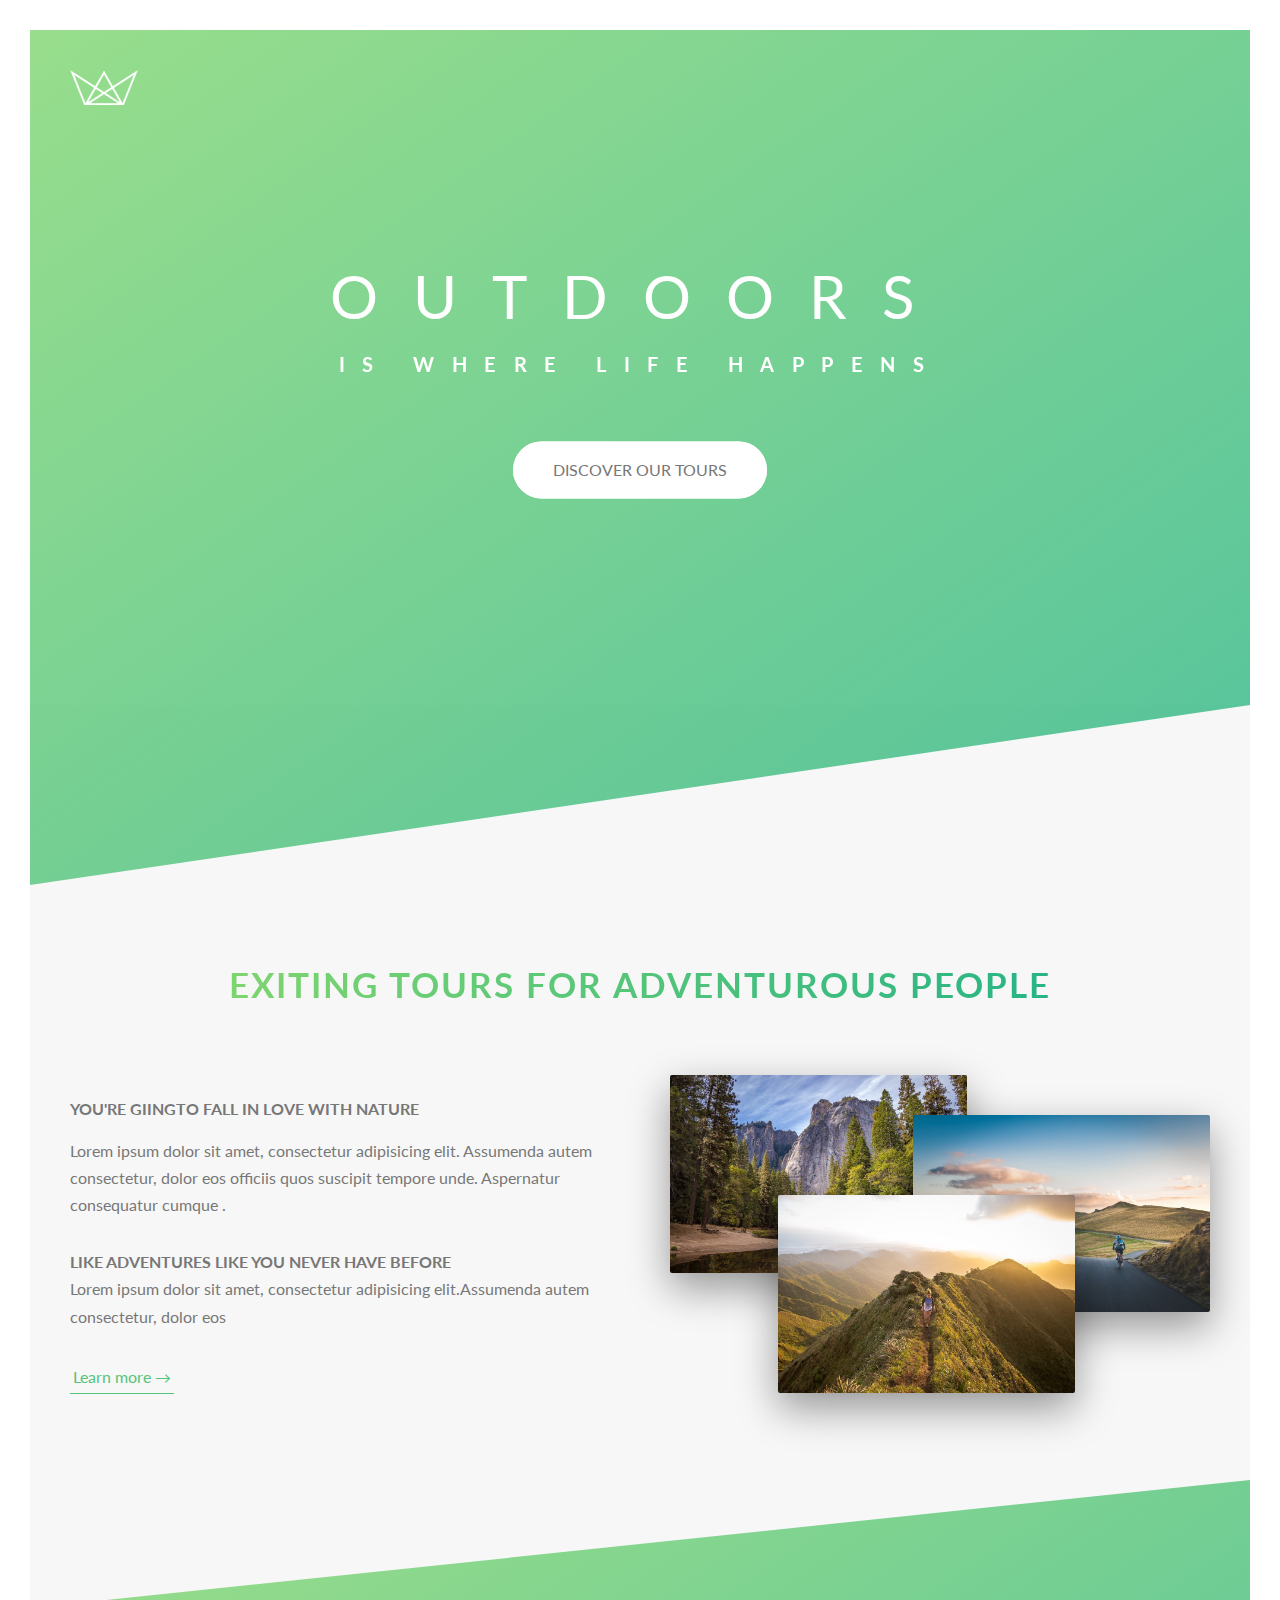
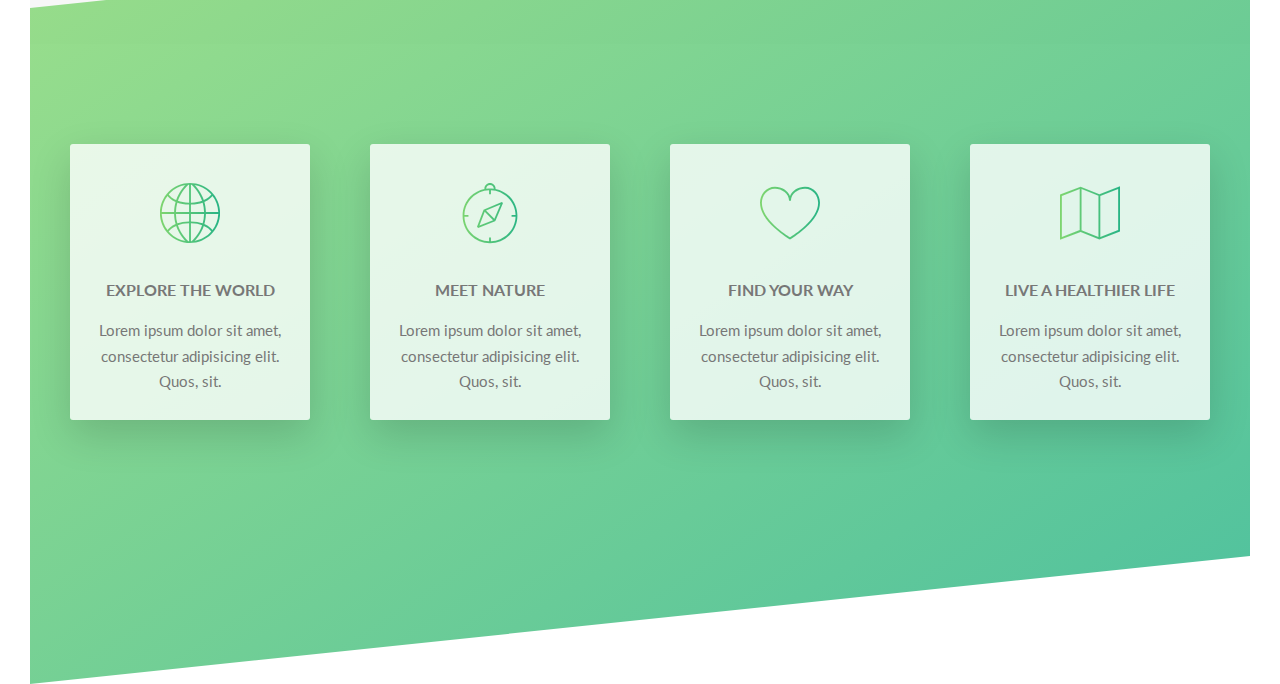
==== index.html @ ad5db29f "." ====
<!DOCTYPE html>
<html lang="en">
    <head>
        <meta charset="UTF-8">
        <meta name="viewport" content="width=device-width, initial-scale=1.0">


        <link href="https://fonts.googleapis.com/css?family=Lato:100,300,400,700,900" rel="stylesheet">

        <link rel="stylesheet" href="css/icon-font.css">
        <link rel="stylesheet" href="css/main.css">
        <link rel="shortcut icon" type="image/png" href="img/favicon.png">

        <title>Natours | Exciting tours for adventurous people</title>
    </head>
    <body>
        <header class="header">
            <div class="header__logo-box">
               <img src="img/logo-white.png" alt="logo" class="header__logo">
            </div>

            <div class="header__text-box">
            <h1 class="header-primary">
               <span class="header-primary-main">OUTDOORS</span>
               <span class="header-primary-sub">IS WHERE LIFE HAPPENS</span>
            </h1>
            <a href="#" class="btn btn-white btn-animated">Discover Our Tours</a>
            </div>

        </header>
        <main>
            <section class="section-about">
                <div class="u-center-text u-margin-bottom-big">
                    <h2 class="heading-secondary">
                        Exiting Tours for adventurous people
                    </h2>
                </div>
                <div class="row">
                    <div class="col-1-of-2">
                        <h3 class="heading-tertiary u-margin-bottom-small">You're gıingto fall in love with nature</h3>
                        <p class="paragraph u-margin-bottom-small">Lorem ipsum dolor sit amet, consectetur adipisicing elit. Assumenda autem consectetur, dolor eos officiis quos suscipit tempore unde. Aspernatur consequatur cumque .
                        </p>
                        <h3 class="heading-tertiary">Like adventures like you never have before</h3>
                        <p class="paragraph">Lorem ipsum dolor sit amet, consectetur adipisicing elit.Assumenda autem consectetur, dolor eos
                        </p>

                        <a href="#" class="btn-text">Learn more &rarr;</a>
                    </div>

                        <div class="col-1-of-2">
                                <div class="composition">
                                    <img src="img/nat-1-large.jpg" alt="Photo 1" class="composition__photo composition__photo--p1">
                                    <img src="img/nat-2-large.jpg" alt="Photo 2" class="composition__photo composition__photo--p2">
                                    <img src="img/nat-3-large.jpg" alt="Photo 3" class="composition__photo composition__photo--p3">
                                </div>
                        </div>
                </div>
            </section>

                <section class="section-features">
                    <div class="row">
                        <div class="col-1-of-4">
                            <div class="feature-box">
                                <i class="feature-box__icon icon-basic-world"></i>
                                <h3 class="heading-tertiary u-margin-bottom-small">Explore the world</h3>
                                <p class="feature-box__text">
                                    Lorem ipsum dolor sit amet, consectetur adipisicing elit. Quos, sit.
                                </p>
                            </div>
                        </div>

                        <div class="col-1-of-4">
                         <div class="feature-box">
                            <i class="feature-box__icon icon-basic-compass"></i>
                            <h3 class="heading-tertiary u-margin-bottom-small">Meet Nature</h3>
                            <p class="feature-box__text">
                                Lorem ipsum dolor sit amet, consectetur adipisicing elit. Quos, sit.
                            </p>
                        </div>
                       </div>

                        <div class="col-1-of-4">
                            <div class="feature-box">
                                <i class="feature-box__icon icon-basic-heart"></i>
                                <h3 class="heading-tertiary u-margin-bottom-small">Find your way</h3>
                                <p class="feature-box__text">
                                    Lorem ipsum dolor sit amet, consectetur adipisicing elit. Quos, sit.
                                </p>
                            </div>
                        </div>

                        <div class="col-1-of-4">
                            <div class="feature-box">
                                <i class="feature-box__icon icon-basic-map"></i>
                                <h3 class="heading-tertiary u-margin-bottom-small">Live a healthier life</h3>
                                <p class="feature-box__text">
                                    Lorem ipsum dolor sit amet, consectetur adipisicing elit. Quos, sit.
                                </p>
                            </div>
                        </div>

                    </div>
                </section>
        </main>

<!--
    <section class="grid-test">
        <div class="row">
            <div class="col-1-of-2">
                Col 1 of 2
            </div>
            <div class="col-1-of-2">
                col 1 of 2
            </div>
        </div>

        <div class="row">
            <div class="col-1-of-3">
                Col 1 of 3
            </div>
            <div class="col-1-of-3">
                col 1 of 3
            </div>
            <div class="col-1-of-3">
                Col 1 of 3
            </div>
        </div>



        <div class="row">
            <div class="col-1-of-3">
                Col 1 of 3
            </div>
            <div class="col-2-of-3">
                col 2 of 3
            </div>
        </div>

        <div class="row">
            <div class="col-1-of-4">
                Col 1 of 4
            </div>
            <div class="col-1-of-4">
                col 1 of 4
            </div>
            <div class="col-1-of-4">
                Col 1 of 4
            </div>
            <div class="col-1-of-4">
                Col 1 of 4
            </div>
        </div>

        <div class="row">
            <div class="col-1-of-4">
                Col 1 of 4
            </div>
            <div class="col-1-of-4">
                col 1 of 4
            </div>
            <div class="col-2-of-4">
                col 2 of 4
            </div>
        </div>


        <div class="row">
            <div class="col-1-of-4">
                Col 1 of 4
            </div>
            <div class="col-3-of-4">
                col 3 of 4
            </div>
        </div>

    </section>
 -->
    </body>
</html>
---- css/icon-font.css ----
@charset "UTF-8";

@font-face {
  font-family: "linea-basic-10";
  src:url("fonts/linea-basic-10.eot");
  src:url("fonts/linea-basic-10.eot?#iefix") format("embedded-opentype"),
    url("fonts/linea-basic-10.woff") format("woff"),
    url("fonts/linea-basic-10.ttf") format("truetype"),
    url("fonts/linea-basic-10.svg#linea-basic-10") format("svg");
  font-weight: normal;
  font-style: normal;

}

[data-icon]:before {
  font-family: "linea-basic-10" !important;
  content: attr(data-icon);
  font-style: normal !important;
  font-weight: normal !important;
  font-variant: normal !important;
  text-transform: none !important;
  speak: none;
  line-height: 1;
  -webkit-font-smoothing: antialiased;
  -moz-osx-font-smoothing: grayscale;
}

[class^="icon-basic"]:before,
[class*=" icon-basic"]:before {
  font-family: "linea-basic-10" !important;
  font-style: normal !important;
  font-weight: normal !important;
  font-variant: normal !important;
  text-transform: none !important;
  speak: none;
  line-height: 1;
  -webkit-font-smoothing: antialiased;
  -moz-osx-font-smoothing: grayscale;
}

.icon-basic-accelerator:before {
  content: "a";
}
.icon-basic-alarm:before {
  content: "b";
}
.icon-basic-anchor:before {
  content: "c";
}
.icon-basic-anticlockwise:before {
  content: "d";
}
.icon-basic-archive:before {
  content: "e";
}
.icon-basic-archive-full:before {
  content: "f";
}
.icon-basic-ban:before {
  content: "g";
}
.icon-basic-battery-charge:before {
  content: "h";
}
.icon-basic-battery-empty:before {
  content: "i";
}
.icon-basic-battery-full:before {
  content: "j";
}
.icon-basic-battery-half:before {
  content: "k";
}
.icon-basic-bolt:before {
  content: "l";
}
.icon-basic-book:before {
  content: "m";
}
.icon-basic-book-pen:before {
  content: "n";
}
.icon-basic-book-pencil:before {
  content: "o";
}
.icon-basic-bookmark:before {
  content: "p";
}
.icon-basic-calculator:before {
  content: "q";
}
.icon-basic-calendar:before {
  content: "r";
}
.icon-basic-cards-diamonds:before {
  content: "s";
}
.icon-basic-cards-hearts:before {
  content: "t";
}
.icon-basic-case:before {
  content: "u";
}
.icon-basic-chronometer:before {
  content: "v";
}
.icon-basic-clessidre:before {
  content: "w";
}
.icon-basic-clock:before {
  content: "x";
}
.icon-basic-clockwise:before {
  content: "y";
}
.icon-basic-cloud:before {
  content: "z";
}
.icon-basic-clubs:before {
  content: "A";
}
.icon-basic-compass:before {
  content: "B";
}
.icon-basic-cup:before {
  content: "C";
}
.icon-basic-diamonds:before {
  content: "D";
}
.icon-basic-display:before {
  content: "E";
}
.icon-basic-download:before {
  content: "F";
}
.icon-basic-exclamation:before {
  content: "G";
}
.icon-basic-eye:before {
  content: "H";
}
.icon-basic-eye-closed:before {
  content: "I";
}
.icon-basic-female:before {
  content: "J";
}
.icon-basic-flag1:before {
  content: "K";
}
.icon-basic-flag2:before {
  content: "L";
}
.icon-basic-floppydisk:before {
  content: "M";
}
.icon-basic-folder:before {
  content: "N";
}
.icon-basic-folder-multiple:before {
  content: "O";
}
.icon-basic-gear:before {
  content: "P";
}
.icon-basic-geolocalize-01:before {
  content: "Q";
}
.icon-basic-geolocalize-05:before {
  content: "R";
}
.icon-basic-globe:before {
  content: "S";
}
.icon-basic-gunsight:before {
  content: "T";
}
.icon-basic-hammer:before {
  content: "U";
}
.icon-basic-headset:before {
  content: "V";
}
.icon-basic-heart:before {
  content: "W";
}
.icon-basic-heart-broken:before {
  content: "X";
}
.icon-basic-helm:before {
  content: "Y";
}
.icon-basic-home:before {
  content: "Z";
}
.icon-basic-info:before {
  content: "0";
}
.icon-basic-ipod:before {
  content: "1";
}
.icon-basic-joypad:before {
  content: "2";
}
.icon-basic-key:before {
  content: "3";
}
.icon-basic-keyboard:before {
  content: "4";
}
.icon-basic-laptop:before {
  content: "5";
}
.icon-basic-life-buoy:before {
  content: "6";
}
.icon-basic-lightbulb:before {
  content: "7";
}
.icon-basic-link:before {
  content: "8";
}
.icon-basic-lock:before {
  content: "9";
}
.icon-basic-lock-open:before {
  content: "!";
}
.icon-basic-magic-mouse:before {
  content: "\"";
}
.icon-basic-magnifier:before {
  content: "#";
}
.icon-basic-magnifier-minus:before {
  content: "$";
}
.icon-basic-magnifier-plus:before {
  content: "%";
}
.icon-basic-mail:before {
  content: "&";
}
.icon-basic-mail-multiple:before {
  content: "'";
}
.icon-basic-mail-open:before {
  content: "(";
}
.icon-basic-mail-open-text:before {
  content: ")";
}
.icon-basic-male:before {
  content: "*";
}
.icon-basic-map:before {
  content: "+";
}
.icon-basic-message:before {
  content: ",";
}
.icon-basic-message-multiple:before {
  content: "-";
}
.icon-basic-message-txt:before {
  content: ".";
}
.icon-basic-mixer2:before {
  content: "/";
}
.icon-basic-mouse:before {
  content: ":";
}
.icon-basic-notebook:before {
  content: ";";
}
.icon-basic-notebook-pen:before {
  content: "<";
}
.icon-basic-notebook-pencil:before {
  content: "=";
}
.icon-basic-paperplane:before {
  content: ">";
}
.icon-basic-pencil-ruler:before {
  content: "?";
}
.icon-basic-pencil-ruler-pen:before {
  content: "@";
}
.icon-basic-photo:before {
  content: "[";
}
.icon-basic-picture:before {
  content: "]";
}
.icon-basic-picture-multiple:before {
  content: "^";
}
.icon-basic-pin1:before {
  content: "_";
}
.icon-basic-pin2:before {
  content: "`";
}
.icon-basic-postcard:before {
  content: "{";
}
.icon-basic-postcard-multiple:before {
  content: "|";
}
.icon-basic-printer:before {
  content: "}";
}
.icon-basic-question:before {
  content: "~";
}
.icon-basic-rss:before {
  content: "\\";
}
.icon-basic-server:before {
  content: "\e000";
}
.icon-basic-server2:before {
  content: "\e001";
}
.icon-basic-server-cloud:before {
  content: "\e002";
}
.icon-basic-server-download:before {
  content: "\e003";
}
.icon-basic-server-upload:before {
  content: "\e004";
}
.icon-basic-settings:before {
  content: "\e005";
}
.icon-basic-share:before {
  content: "\e006";
}
.icon-basic-sheet:before {
  content: "\e007";
}
.icon-basic-sheet-multiple:before {
  content: "\e008";
}
.icon-basic-sheet-pen:before {
  content: "\e009";
}
.icon-basic-sheet-pencil:before {
  content: "\e00a";
}
.icon-basic-sheet-txt:before {
  content: "\e00b";
}
.icon-basic-signs:before {
  content: "\e00c";
}
.icon-basic-smartphone:before {
  content: "\e00d";
}
.icon-basic-spades:before {
  content: "\e00e";
}
.icon-basic-spread:before {
  content: "\e00f";
}
.icon-basic-spread-bookmark:before {
  content: "\e010";
}
.icon-basic-spread-text:before {
  content: "\e011";
}
.icon-basic-spread-text-bookmark:before {
  content: "\e012";
}
.icon-basic-star:before {
  content: "\e013";
}
.icon-basic-tablet:before {
  content: "\e014";
}
.icon-basic-target:before {
  content: "\e015";
}
.icon-basic-todo:before {
  content: "\e016";
}
.icon-basic-todo-pen:before {
  content: "\e017";
}
.icon-basic-todo-pencil:before {
  content: "\e018";
}
.icon-basic-todo-txt:before {
  content: "\e019";
}
.icon-basic-todolist-pen:before {
  content: "\e01a";
}
.icon-basic-todolist-pencil:before {
  content: "\e01b";
}
.icon-basic-trashcan:before {
  content: "\e01c";
}
.icon-basic-trashcan-full:before {
  content: "\e01d";
}
.icon-basic-trashcan-refresh:before {
  content: "\e01e";
}
.icon-basic-trashcan-remove:before {
  content: "\e01f";
}
.icon-basic-upload:before {
  content: "\e020";
}
.icon-basic-usb:before {
  content: "\e021";
}
.icon-basic-video:before {
  content: "\e022";
}
.icon-basic-watch:before {
  content: "\e023";
}
.icon-basic-webpage:before {
  content: "\e024";
}
.icon-basic-webpage-img-txt:before {
  content: "\e025";
}
.icon-basic-webpage-multiple:before {
  content: "\e026";
}
.icon-basic-webpage-txt:before {
  content: "\e027";
}
.icon-basic-world:before {
  content: "\e028";
}
---- css/main.css ----
*,
*::after,
*::before {
  margin: 0;
  padding: 0;
  box-sizing: inherit;
}

body {
  box-sizing: border-box;
}

html {
  font-size: 62.5%;
}

@keyframes moveInRight {
  0% {
    opacity: 0;
    transform: translateX(10rem);
  }
  80% {
    transform: translateX(-1rem);
  }
  100% {
    opacity: 1;
    transform: translate(0);
  }
}
@keyframes moveInBottom {
  0% {
    opacity: 0;
    transform: translateY(3rem);
  }
  100% {
    opacity: 1;
    transform: translate(0);
  }
}
@keyframes moveInLeft {
  0% {
    opacity: 0;
    transform: translateX(-10rem);
  }
  80% {
    transform: translateX(1rem);
  }
  100% {
    opacity: 1;
    transform: translate(0);
  }
}
body {
  font-family: "Lato", sans-serif;
  font-weight: 400;
  /*font-size:16px;*/
  line-height: 1.7;
  color: #777;
  padding: 3rem;
}

.header-primary {
  color: white;
  text-transform: uppercase;
  backface-visibility: hidden;
  margin-bottom: 60px;
}
.header-primary-main {
  display: block;
  font-size: 6rem;
  font-weight: 400;
  letter-spacing: 3.5rem;
  animation-name: moveInLeft;
  animation-duration: 1s;
  animation-timing-function: ease-out;
}
.header-primary-sub {
  font-size: 2rem;
  font-weight: 700;
  display: block;
  letter-spacing: 1.75rem;
  animation: moveInRight 1s ease-out;
}

.heading-secondary {
  font-size: 3.5rem;
  text-transform: uppercase;
  font-weight: 700;
  display: inline-block;
  background-image: linear-gradient(to right, #7ed56f, #28b485);
  -webkit-background-clip: text;
  color: transparent;
  letter-spacing: 2px;
  transition: all 0.2s;
}
.heading-secondary:hover {
  transform: skewY(2deg) skewX(14deg) scale(1.1);
  text-shadow: 0.5rem 1rem 2rem rgba(0, 0, 0, 0.2);
}

.heading-tertiary {
  font-weight: 700;
  text-transform: uppercase;
}

.heading-tertiary {
  font-size: 1.6rem;
}

.paragraph {
  font-size: 1.6rem;
}
.paragraph:not(:last-child) {
  margin-bottom: 3rem;
}

.u-center-text {
  text-align: center;
}

.u-margin-bottom-small {
  margin-bottom: 1.5rem;
}

.u-margin-bottom-medium {
  margin-bottom: 4rem;
}

.u-margin-bottom-big {
  margin-bottom: 8rem;
}

.btn:link, .btn:visited {
  text-transform: uppercase;
  text-decoration: none;
  padding: 1.5rem 4rem;
  display: inline-block;
  border-radius: 10rem;
  transition: all 0.2s;
  position: relative;
  font-size: 1.6rem;
  border: none;
  cursor: pointer;
}
.btn:hover {
  box-shadow: 0 1rem 2rem rgba(0, 0, 0, 0.2);
  transform: translateY(-3px);
}
.btn:hover::after {
  transform: scaleX(1.4) scaleY(1.6);
  opacity: 1;
}
.btn:active {
  transform: translateY(-1px);
  box-shadow: 0 0.5rem 1rem rgba(0, 0, 0, 0.2);
}
.btn::after {
  content: "";
  display: inline-block;
  height: 100%;
  width: 100%;
  border-radius: 10rem;
  position: absolute;
  top: 0;
  left: 0;
  z-index: -1;
  transition: all 0.4s;
}
.btn-white {
  background-color: #fff;
  color: #777;
}
.btn-white::after {
  background-color: #fff;
}
.btn-animated {
  animation: moveInBottom 0.5s ease-out 0.75s;
  animation-fill-mode: backwards;
}

.btn-text:link, .btn-text:visited {
  font-size: 1.6rem;
  color: #55c57a;
  display: inline-block;
  text-decoration: none;
  border-bottom: 1px solid #55c57a;
  padding: 3px;
  transition: all 0.2s;
}
.btn-text:hover {
  background-color: #55c57a;
  color: #fff;
  box-shadow: 0 1rem 2rem rgba(0, 0, 0, 0.15);
  transform: translateY(-2px);
}
.btn-text:active {
  box-shadow: 0 0.5rem 1rem rgba(0, 0, 0, 0.15);
  transform: translateY(0);
}

.composition {
  position: relative;
}
.composition__photo {
  width: 55%;
  box-shadow: 0 1.5rem 4rem rgba(0, 0, 0, 0.4);
  border-radius: 2px;
  position: absolute;
  z-index: 10;
  transition: all 0.2s;
  outline-offset: 2rem;
}
.composition__photo--p1 {
  top: -2rem;
  left: 0;
}
.composition__photo--p2 {
  top: 2rem;
  right: 0;
}
.composition__photo--p3 {
  top: 10rem;
  left: 20%;
}
.composition__photo:hover {
  outline: 1rem solid #55c57a;
  transform: scale(1.05) translateY(-0.5rem);
  box-shadow: 0 2.5rem 4rem rgba(0, 0, 0, 0.5);
  z-index: 20;
}
.composition:hover .composition__photo:not(:hover) {
  transform: scale(0.95);
}

.feature-box {
  background-color: rgba(255, 255, 255, 0.8);
  font-size: 1.5rem;
  padding: 2.5rem;
  text-align: center;
  border-radius: 3px;
  box-shadow: 0 1.5rem 4rem rgba(0, 0, 0, 0.15);
  transition: transform 0.3s;
}
.feature-box__icon {
  font-size: 6rem;
  margin-bottom: 0.5rem;
  display: inline-block;
  background-image: linear-gradient(to right, #7ed56f, #28b485);
  -webkit-background-clip: text;
  color: transparent;
}
.feature-box:hover {
  transform: translateY(-1.5rem) scale(1.03);
}
.header {
  height: 95vh;
  background-image: linear-gradient(to right bottom, rgba(126, 213, 111, 0.8), rgba(40, 180, 133, 0.8)), url(img/hero.jpg);
  background-size: cover;
  background-position: top;
  position: relative;
  clip-path: polygon(0 0, 100% 0, 100% 75vh, 0 100%);
}
.header__logo-box {
  position: absolute;
  top: 40px;
  left: 40px;
}
.header__logo {
  height: 35px;
}
.header__text-box {
  position: absolute;
  top: 40%;
  left: 50%;
  transform: translate(-50%, -50%);
  text-align: center;
}

.row {
  max-width: 114rem;
  margin: 0 auto;
}
.row:not(:last-child) {
  margin-bottom: 8rem;
}
.row::after {
  content: "";
  display: table;
  clear: both;
}
.row [class^=col-] {
  float: left;
}
.row [class^=col-]:not(:last-child) {
  margin-right: 6rem;
}
.row .col-1-of-2 {
  width: calc((100% - 6rem) / 2);
}
.row .col-1-of-3 {
  width: calc((100% - 2* 6rem) / 3 );
}
.row .col-2-of-3 {
  width: calc(2* ((100% - 2* 6rem) / 3) + 6rem);
}
.row .col-1-of-4 {
  width: calc((100% - 3 * 6rem) / 4 );
}
.row .col-2-of-4 {
  width: calc(2* ((100% - 3* 6rem)) / 4 + 6rem);
}
.row .col-3-of-4 {
  width: calc(3* ((100% - 3* 6rem)) / 4 + 2 * 6rem);
}

.section-about {
  background-color: #f7f7f7;
  padding: 25rem 0;
  margin-top: -20vh;
}

.section-features {
  padding: 20rem 0;
  background-image: linear-gradient(to right bottom, rgba(126, 213, 111, 0.8), rgba(40, 180, 133, 0.8)), url(img/nat-4.jpg);
  background-size: cover;
  transform: skewY(-6deg);
  margin-top: -10rem;
}
.section-features > * {
  transform: skewY(6deg);
}

/*# sourceMappingURL=main.css.map */
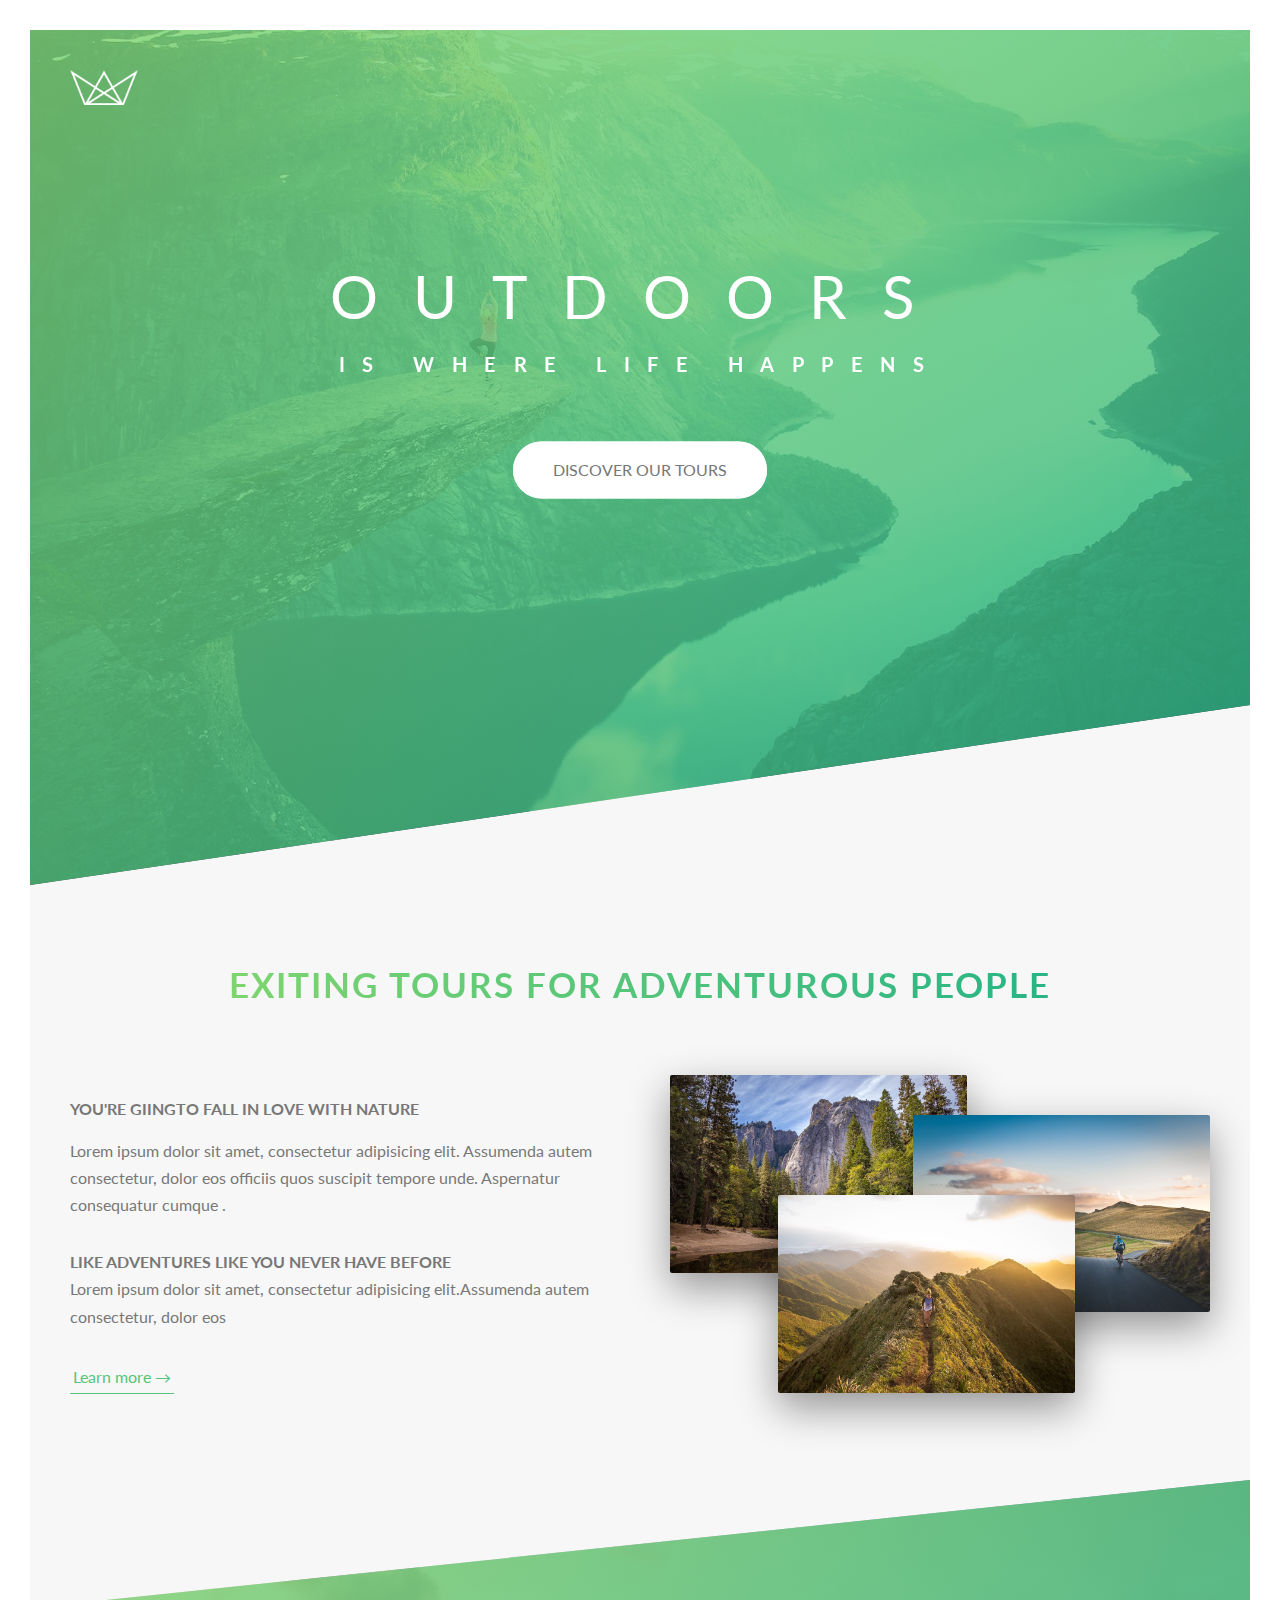
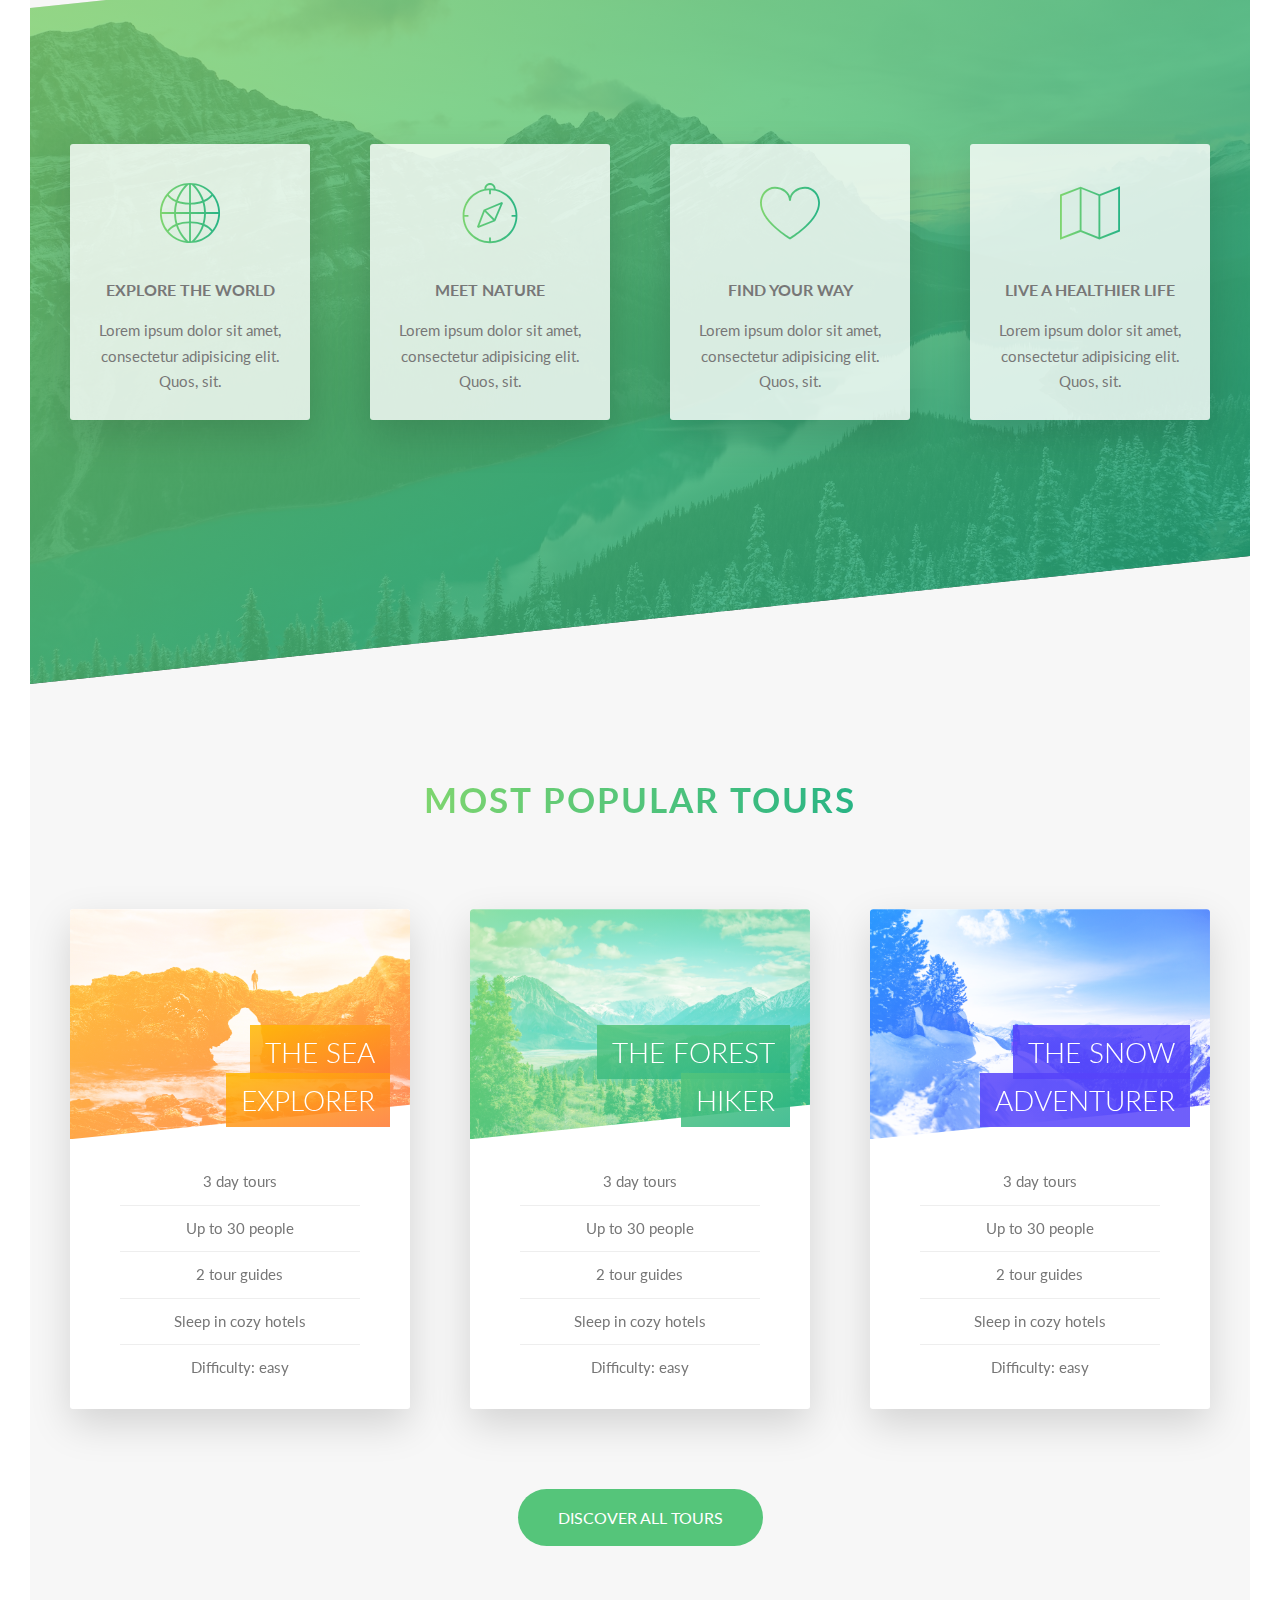
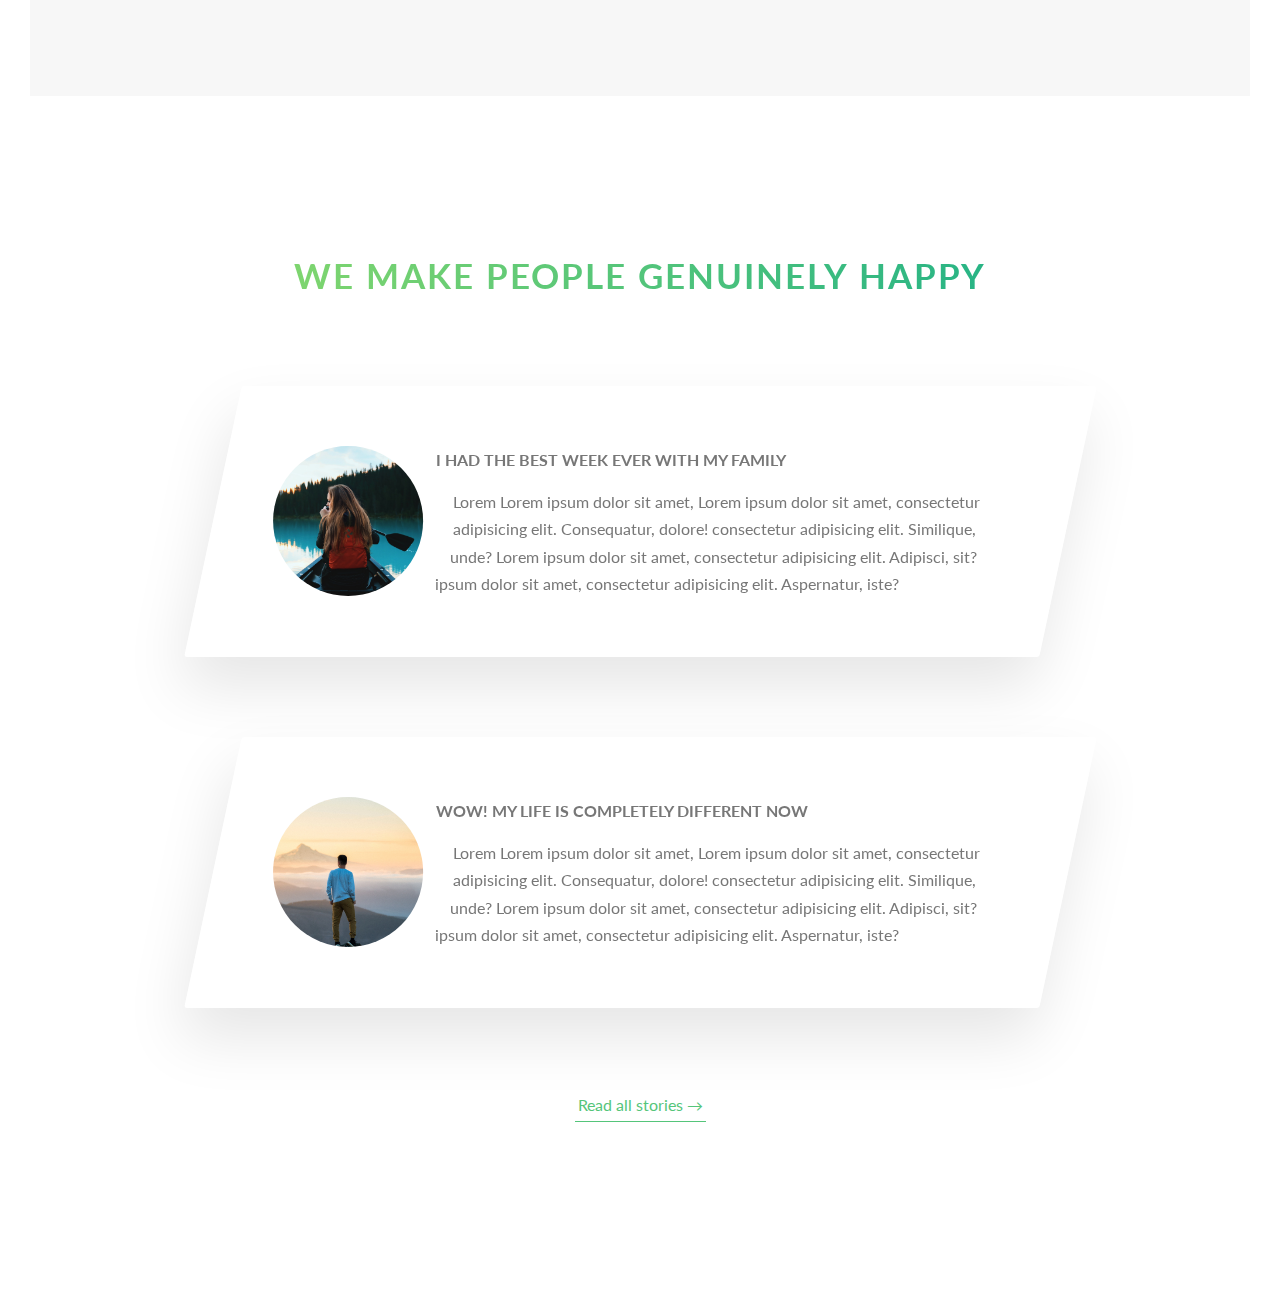
==== commit fded6ffc: "." ====
--- a/index.html
+++ b/index.html
@@ -3,7 +3,6 @@
     <head>
         <meta charset="UTF-8">
         <meta name="viewport" content="width=device-width, initial-scale=1.0">
-
 
         <link href="https://fonts.googleapis.com/css?family=Lato:100,300,400,700,900" rel="stylesheet">
 
@@ -101,6 +100,178 @@
 
                     </div>
                 </section>
+
+           <section class="section-tours">
+               <div class="u-center-text u-margin-bottom-big">
+                   <h2 class="heading-secondary">
+                       Most popular tours
+                   </h2>
+               </div>
+
+               <div class="row">
+                   <div class="col-1-of-3">
+                       <div class="card">
+                           <div class="card__side card__side--front card__side--front-1">
+                               <div class="card__picture card__picture--1">
+                                   &nbsp;
+                               </div>
+                               <h4 class="card__heading">
+                                   <span class="card__heading-span card__heading-span-1">
+                                       The Sea Explorer
+                                   </span>
+                               </h4>
+                               <div class="card__details">
+                                   <ul>
+                                       <li>3 day tours</li>
+                                       <li>Up to 30 people</li>
+                                       <li>2 tour guides</li>
+                                       <li>Sleep in cozy hotels</li>
+                                       <li>Difficulty: easy</li>
+                                   </ul>
+                               </div>
+                           </div>
+                           <div class="card__side card__side--back card__side--back-1">
+                               <div class="card__cta">
+                                   <div class="card__price-box">
+                                       <p class="card__price-only">
+                                           Only
+                                       </p>
+                                       <p class="card__price-value">
+                                           $297
+                                       </p>
+                                   </div>
+                                   <a href="#" class="btn btn-white btn-animated">BOOK NOW!</a>
+                               </div>
+                           </div>
+                       </div>
+                   </div>
+                   <div class="col-1-of-3">
+                       <div class="card">
+                           <div class="card__side card__side--front card__side--front-2">
+                               <div class="card__picture card__picture--2">
+                                   &nbsp;
+                               </div>
+                               <h4 class="card__heading">
+                                   <span class="card__heading-span card__heading-span-2">
+                                       The FOREST HIKER
+                                   </span>
+                               </h4>
+                               <div class="card__details">
+                                   <ul>
+                                       <li>3 day tours</li>
+                                       <li>Up to 30 people</li>
+                                       <li>2 tour guides</li>
+                                       <li>Sleep in cozy hotels</li>
+                                       <li>Difficulty: easy</li>
+                                   </ul>
+                               </div>
+
+                           </div>
+                           <div class="card__side card__side--back card__side--back-2">
+                               <div class="card__cta">
+                                   <div class="card__price-box">
+                                       <p class="card__price-only">
+                                           Only
+                                       </p>
+                                       <p class="card__price-value">
+                                           $497
+                                       </p>
+                                   </div>
+                                   <a href="#" class="btn btn-white btn-animated">BOOK NOW!</a>
+                               </div>
+                           </div>
+                       </div>
+                   </div>
+                   <div class="col-1-of-3">
+                       <div class="card">
+                           <div class="card__side card__side--front card__side--front-3">
+                               <div class="card__picture card__picture--3">
+                                   &nbsp;
+                               </div>
+                               <h4 class="card__heading">
+                                   <span class="card__heading-span card__heading-span-3">
+                                       The SNOW ADVENTURER
+                                   </span>
+                               </h4>
+                               <div class="card__details">
+                                   <ul>
+                                       <li>3 day tours</li>
+                                       <li>Up to 30 people</li>
+                                       <li>2 tour guides</li>
+                                       <li>Sleep in cozy hotels</li>
+                                       <li>Difficulty: easy</li>
+                                   </ul>
+                               </div>
+
+                           </div>
+                           <div class="card__side card__side--back card__side--back-3">
+                               <div class="card__cta">
+                                   <div class="card__price-box">
+                                       <p class="card__price-only">
+                                           Only
+                                       </p>
+                                       <p class="card__price-value">
+                                           $897
+                                       </p>
+                                   </div>
+                                   <a href="#" class="btn btn-white btn-animated">BOOK NOW!</a>
+                               </div>
+                           </div>
+                       </div>
+                   </div>
+               </div>
+               <div class="u-center-text u-margin-top-huge">
+                   <a href="" class="btn btn-green">Discover all tours</a>
+               </div>
+           </section>
+
+            <section class="section-stories">
+                <div class="bg-video">
+                    <video class="bg-video__content" autoplay muted loop>
+                        <source src="img/video.mp4" type="video/mp4">
+                        <source src="img/video.webm" type="video/webm">
+                        Your Browser is not supported!
+                    </video>
+                </div>
+                <div class="u-center-text u-margin-bottom-big">
+                    <h2 class="heading-secondary">
+                        We make people genuinely happy
+                    </h2>
+                </div>
+
+                <div class="row">
+                    <div class="story">
+                        <figure class="story__shape">
+                            <img src="img/nat-8.jpg" alt="Person on a tour" class="story__image">
+                        <figcaption class="story__caption">Onur Karaas</figcaption>
+                        </figure>
+                        <div class="story__text">
+                            <h3 class="heading-tertiary u-margin-bottom-small">
+                                I had the best week ever with my family
+                            </h3>
+                            <p>Lorem Lorem ipsum dolor sit amet, Lorem ipsum dolor sit amet, consectetur adipisicing elit. Consequatur, dolore! consectetur adipisicing elit. Similique, unde? Lorem ipsum dolor sit amet, consectetur adipisicing elit. Adipisci, sit?ipsum dolor sit amet, consectetur adipisicing elit. Aspernatur, iste?</p>
+                        </div>
+                    </div>
+                </div>
+                <div class="row">
+                    <div class="story">
+                        <figure class="story__shape">
+                            <img src="img/nat-9.jpg" alt="Person on a tour" class="story__image">
+                            <figcaption class="story__caption">Jack Wilson</figcaption>
+                        </figure>
+                        <div class="story__text">
+                            <h3 class="heading-tertiary u-margin-bottom-small">
+                                WOW! MY LIFE IS COMPLETELY DIFFERENT NOW
+                            </h3>
+                            <p>Lorem Lorem ipsum dolor sit amet, Lorem ipsum dolor sit amet, consectetur adipisicing elit. Consequatur, dolore! consectetur adipisicing elit. Similique, unde? Lorem ipsum dolor sit amet, consectetur adipisicing elit. Adipisci, sit?ipsum dolor sit amet, consectetur adipisicing elit. Aspernatur, iste?</p>
+                        </div>
+                    </div>
+                </div>
+                <div class="u-center-text u-margin-top-huge">
+                    <a href="#" class="btn-text">Read all stories &rarr;</a>
+                </div>
+
+            </section>
         </main>
 
 <!--
--- a/css/main.css
+++ b/css/main.css
@@ -1,8 +1,7 @@
-*,
-*::after,
-*::before {
+*, *::after, *::before {
   margin: 0;
   padding: 0;
+  -webkit-box-sizing: inherit;
   box-sizing: inherit;
 }
 
@@ -130,7 +129,15 @@
   margin-bottom: 8rem;
 }
 
-.btn:link, .btn:visited {
+.margin-top-big {
+  margin-top: 8rem;
+}
+
+.margin-top-huge {
+  margin-top: 10rem;
+}
+
+.btn, .btn:link, .btn:visited {
   text-transform: uppercase;
   text-decoration: none;
   padding: 1.5rem 4rem;
@@ -148,7 +155,7 @@
 }
 .btn:hover::after {
   transform: scaleX(1.4) scaleY(1.6);
-  opacity: 1;
+  opacity: 0;
 }
 .btn:active {
   transform: translateY(-1px);
@@ -172,6 +179,13 @@
 }
 .btn-white::after {
   background-color: #fff;
+}
+.btn-green {
+  background-color: #55c57a;
+  color: white;
+}
+.btn-green::after {
+  background-color: #7ed56f;
 }
 .btn-animated {
   animation: moveInBottom 0.5s ease-out 0.75s;
@@ -198,6 +212,128 @@
   transform: translateY(0);
 }
 
+.card {
+  perspective: 150rem;
+  -moz-perspective: 150rem;
+  position: relative;
+  height: 50rem;
+}
+.card__side {
+  height: 50rem;
+  transition: all 0.8s ease;
+  position: absolute;
+  top: 0;
+  left: 0;
+  width: 100%;
+  backface-visibility: hidden;
+  border-radius: 3px;
+  overflow: hidden;
+  box-shadow: 0 1.5rem 4rem rgba(0, 0, 0, 0.15);
+}
+.card__side--front {
+  background-color: #fff;
+}
+.card__side--back {
+  transform: rotateY(180deg);
+}
+.card__side--back-1 {
+  background-image: linear-gradient(to right bottom, #ffb900, #ff7730);
+}
+.card__side--back-2 {
+  background-image: linear-gradient(to right bottom, #7ed56f, #28b485);
+}
+.card__side--back-3 {
+  background-image: linear-gradient(to right bottom, #2998ff, #5643fa);
+}
+.card:hover .card__side--front {
+  transform: rotateY(-180deg);
+}
+.card:hover .card__side--back {
+  transform: rotateY(0);
+}
+.card__picture {
+  background-size: cover;
+  height: 23rem;
+  background-blend-mode: screen;
+  -webkit-clip-path: polygon(0 0, 100% 0, 100% 85%, 0 100%);
+  clip-path: polygon(0 0, 100% 0, 100% 85%, 0 100%);
+  border-top-left-radius: 3px;
+  border-top-right-radius: 3px;
+}
+.card__picture--1 {
+  background-image: linear-gradient(to right bottom, #ffb900, #ff7730), url("../img/nat-5.jpg");
+}
+.card__picture--2 {
+  background-image: linear-gradient(to right bottom, #7ed56f, #28b485), url("../img/nat-6.jpg");
+}
+.card__picture--3 {
+  background-image: linear-gradient(to right bottom, #2998ff, #5643fa), url("../img/nat-7.jpg");
+}
+.card__heading {
+  font-size: 2.8rem;
+  font-weight: 300;
+  text-transform: uppercase;
+  text-align: right;
+  color: #fff;
+  position: absolute;
+  top: 12rem;
+  right: 2rem;
+  width: 75%;
+}
+.card__heading-span {
+  padding: 1rem 1.5rem;
+}
+.card__heading-span-1 {
+  background-image: linear-gradient(to right bottom, rgba(255, 185, 0, 0.85), rgba(255, 119, 48, 0.85));
+}
+.card__heading-span-2 {
+  background-image: linear-gradient(to right bottom, rgba(85, 197, 122, 0.85), rgba(40, 180, 133, 0.85));
+}
+.card__heading-span-3 {
+  background-image: linear-gradient(to right bottom, rgba(86, 67, 250, 0.85), rgba(86, 67, 250, 0.85));
+}
+.card__heading-span {
+  -webkit-box-decoration-break: clone;
+}
+.card__price-box {
+  text-align: center;
+  color: #fff;
+  margin-bottom: 8rem;
+}
+.card__price-value {
+  font-size: 6rem;
+  font-weight: 100;
+}
+.card__price-only {
+  font-size: 1.4rem;
+  text-transform: uppercase;
+}
+.card__cta {
+  position: absolute;
+  top: 50%;
+  left: 50%;
+  -webkit-transform: translate(-50%, -50%);
+  transform: translate(-50%, -50%);
+  width: 90%;
+  text-align: center;
+}
+.card__details {
+  padding: 2rem;
+}
+.card__details ul {
+  list-style: none;
+  width: 80%;
+  margin: 0 auto;
+}
+.card__details ul li {
+  text-align: center;
+  font-size: 1.5rem;
+  padding: 1rem;
+}
+.card__details ul li:not(:last-child) {
+  border-bottom: 1px solid #eee;
+}
+
 .composition {
   position: relative;
 }
@@ -252,9 +388,76 @@
 .feature-box:hover {
   transform: translateY(-1.5rem) scale(1.03);
 }
+.story {
+  width: 75%;
+  margin: 0 auto;
+  box-shadow: 0 3rem 6rem rgba(0, 0, 0, 0.1);
+  background-color: rgba(255, 255, 255, 0.6);
+  border-radius: 3px;
+  padding: 6rem 6rem 6rem 9rem;
+  font-size: 1.6rem;
+  transform: skewX(-12deg);
+}
+.story__shape {
+  height: 15rem;
+  width: 15rem;
+  float: left;
+  -webkit-shape-outside: circle(50% at 50% 50%);
+  shape-outside: circle(50% at 50% 50%);
+  -webkit-clip-path: circle(50% at 50% 50%);
+  clip-path: circle(50% at 50% 50%);
+  transform: translateX(-3rem) skewX(12deg);
+  position: relative;
+}
+.story__image {
+  height: 100%;
+  transform: translateX(-4rem) scale(1.3);
+  transition: all 0.5s;
+}
+.story__text {
+  transform: skewX(12deg);
+}
+.story__caption {
+  position: absolute;
+  top: 50%;
+  left: 50%;
+  transform: translate(-50%, 20%);
+  color: #fff;
+  text-transform: uppercase;
+  font-size: 1.7rem;
+  text-align: center;
+  opacity: 0;
+  transition: all 0.5s;
+  backface-visibility: hidden;
+}
+.story:hover .story__caption {
+  opacity: 1;
+  transform: translate(-50%, -50%);
+}
+.story:hover .story__image {
+  transform: translateX(-4rem) scale(1);
+  filter: blur(3px) brightness(80%);
+}
+
+.bg-video {
+  position: absolute;
+  top: 0;
+  left: 0;
+  height: 100%;
+  width: 100%;
+  z-index: -1;
+  opacity: 0.15;
+  overflow: hidden;
+}
+.bg-video__content {
+  height: 100%;
+  width: 100%;
+  object-fit: cover;
+}
+
 .header {
   height: 95vh;
-  background-image: linear-gradient(to right bottom, rgba(126, 213, 111, 0.8), rgba(40, 180, 133, 0.8)), url(img/hero.jpg);
+  background-image: linear-gradient(to right bottom, rgba(126, 213, 111, 0.8), rgba(40, 180, 133, 0.8)), url(../img/hero.jpg);
   background-size: cover;
   background-position: top;
   position: relative;
@@ -321,7 +524,7 @@
 
 .section-features {
   padding: 20rem 0;
-  background-image: linear-gradient(to right bottom, rgba(126, 213, 111, 0.8), rgba(40, 180, 133, 0.8)), url(img/nat-4.jpg);
+  background-image: linear-gradient(to right bottom, rgba(126, 213, 111, 0.8), rgba(40, 180, 133, 0.8)), url(../img/nat-4.jpg);
   background-size: cover;
   transform: skewY(-6deg);
   margin-top: -10rem;
@@ -330,4 +533,15 @@
   transform: skewY(6deg);
 }
 
+.section-tours {
+  background-color: #f7f7f7;
+  margin-top: -10rem;
+  padding: 25rem 0 15rem 0;
+}
+
+.section-stories {
+  position: relative;
+  padding: 15rem 0;
+}
+
 /*# sourceMappingURL=main.css.map */
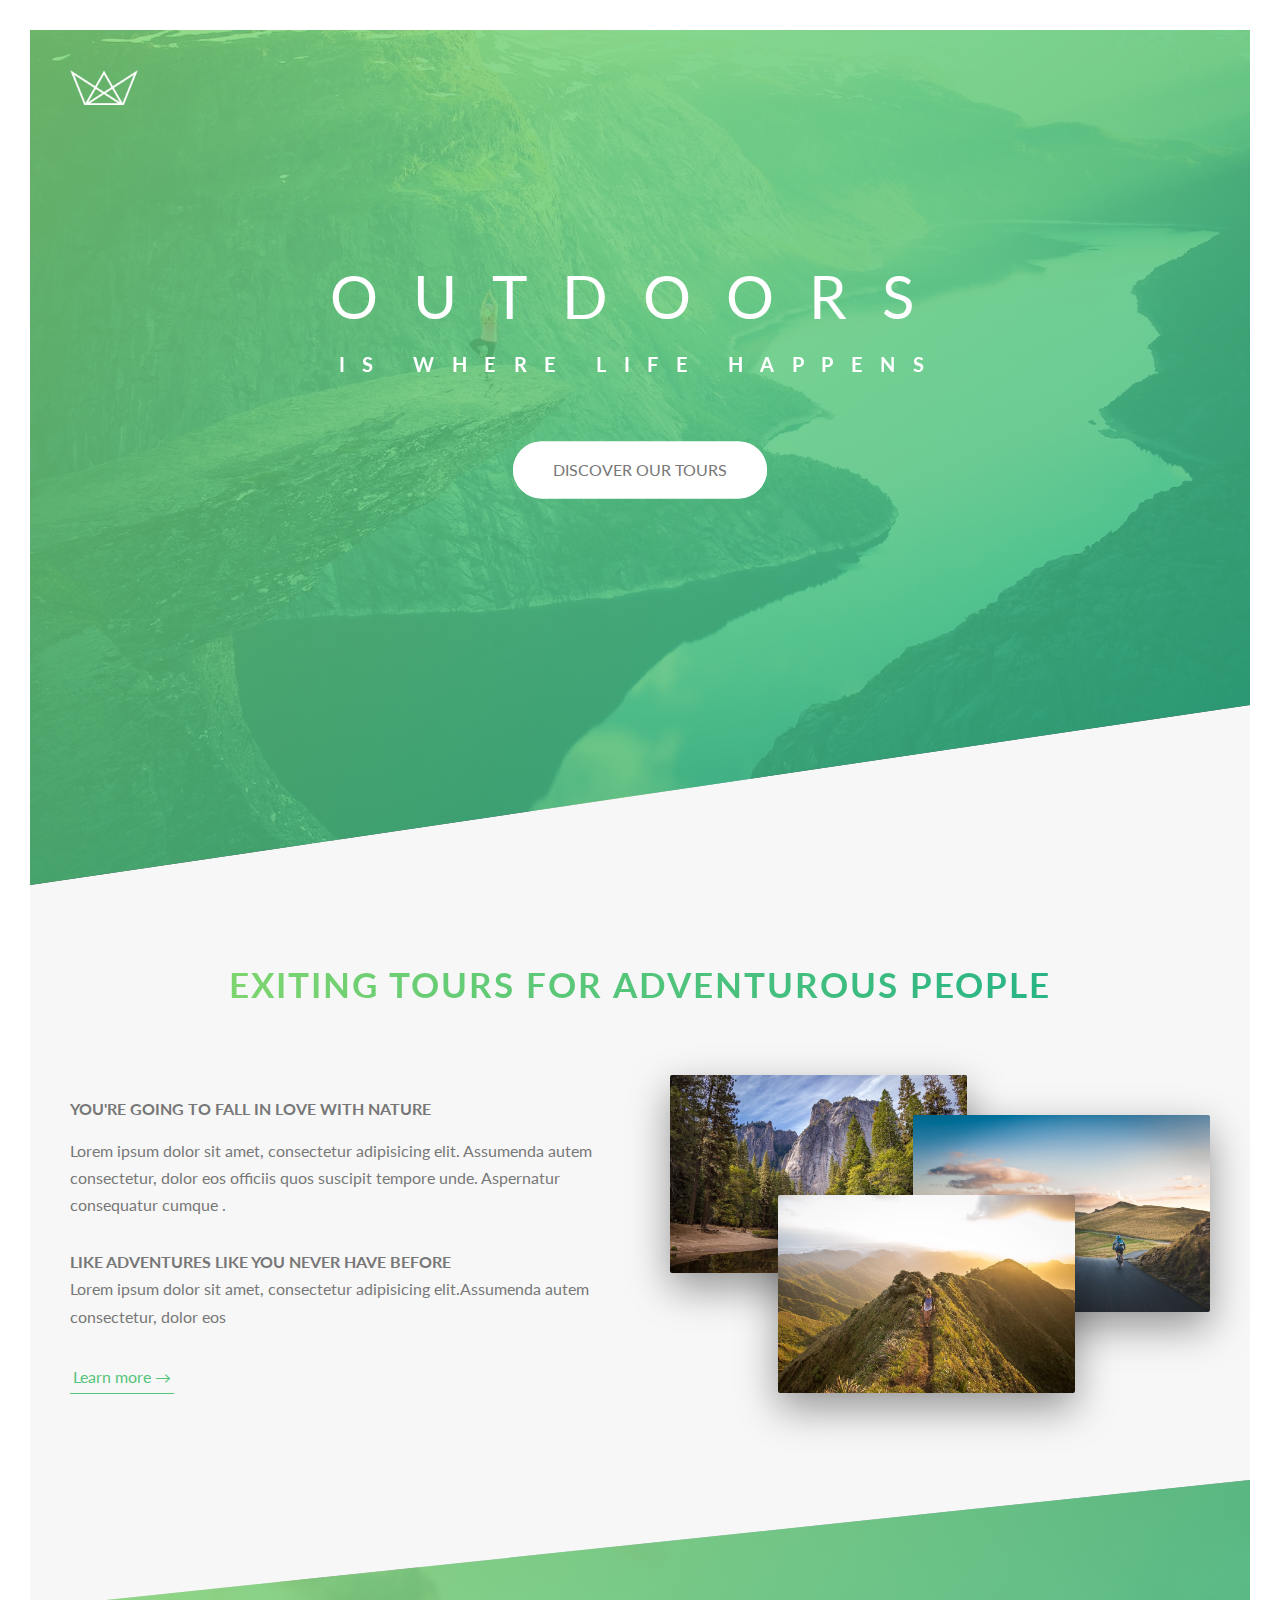
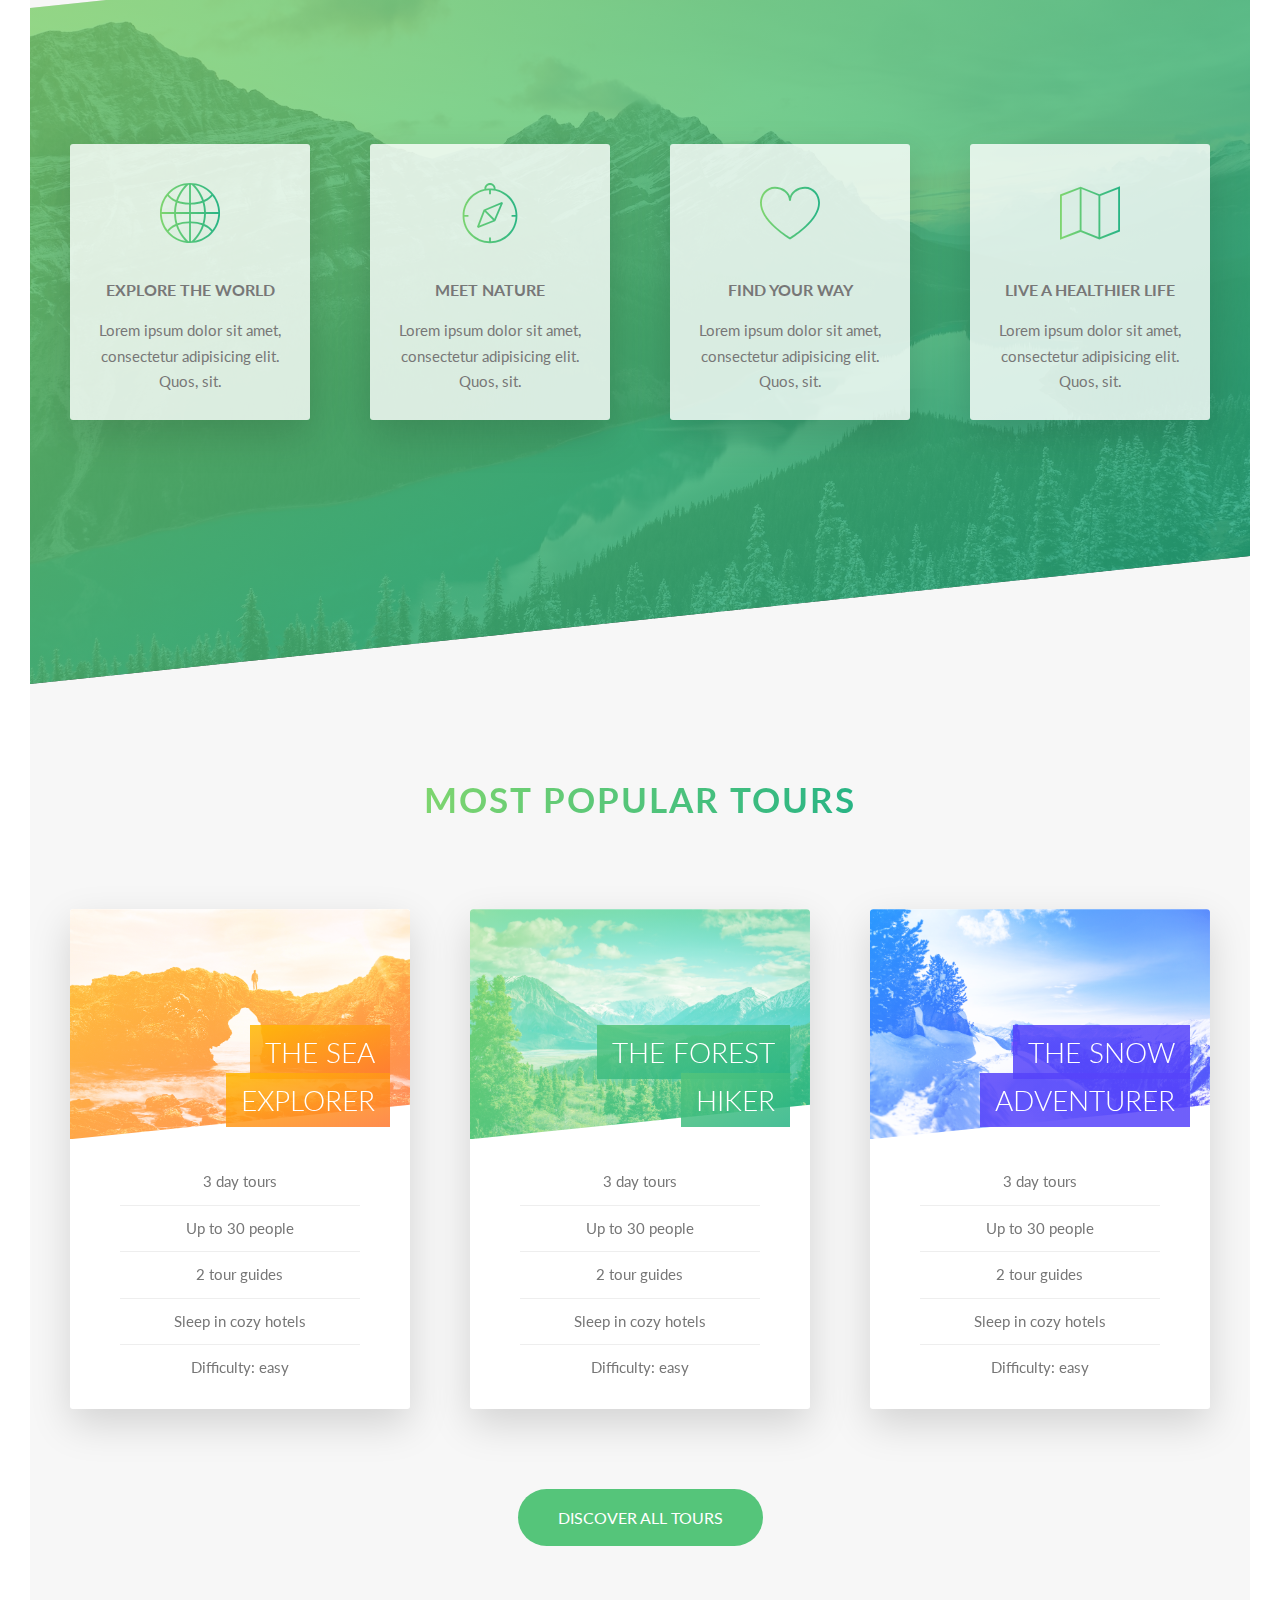
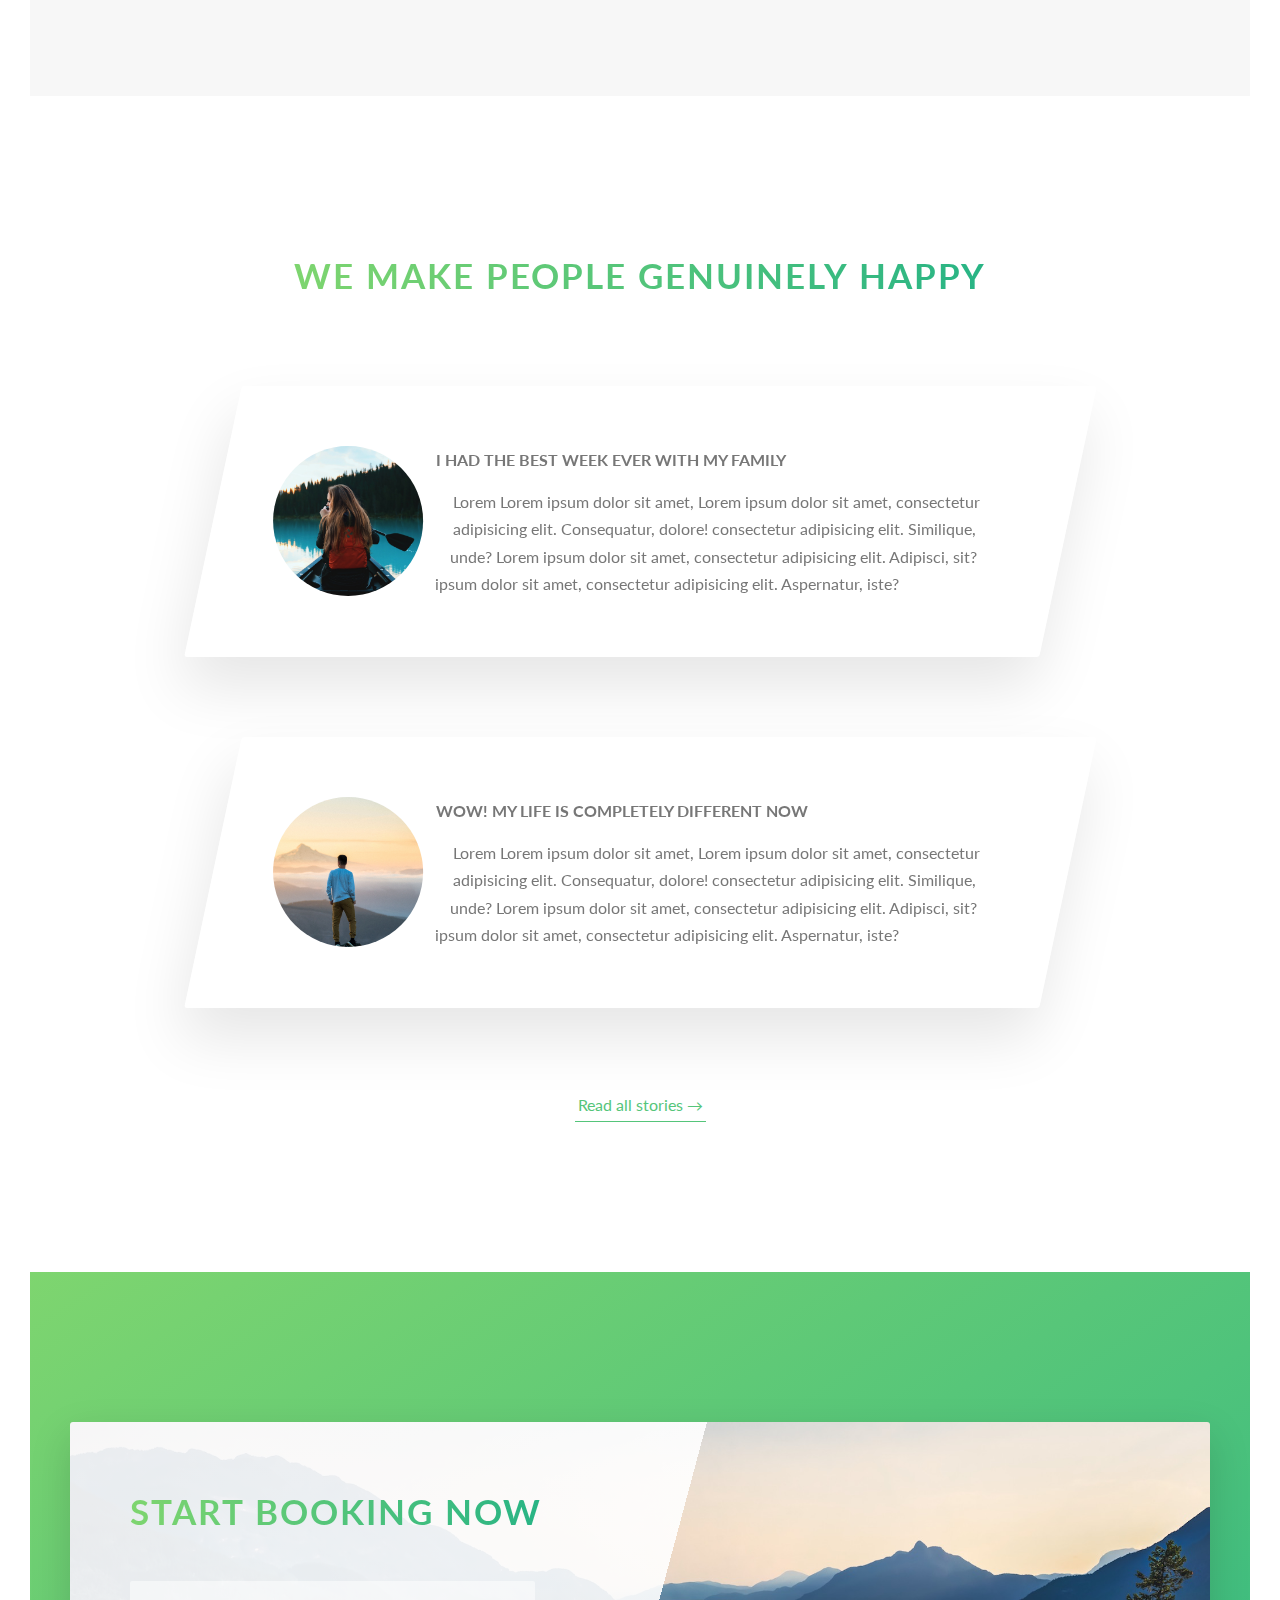
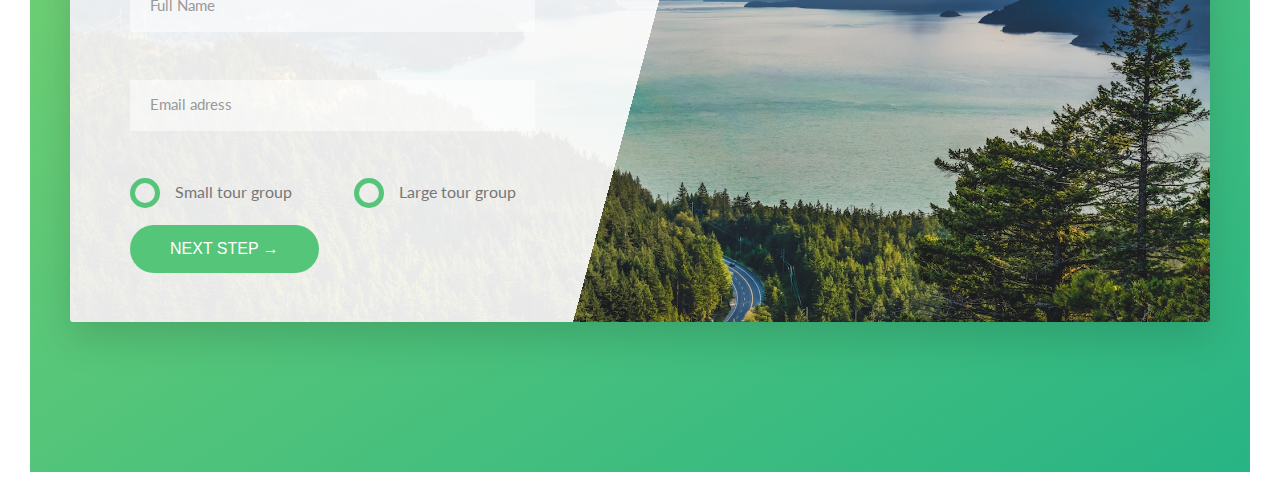
==== commit 133b701f: "." ====
--- a/index.html
+++ b/index.html
@@ -36,7 +36,7 @@
                 </div>
                 <div class="row">
                     <div class="col-1-of-2">
-                        <h3 class="heading-tertiary u-margin-bottom-small">You're gıingto fall in love with nature</h3>
+                        <h3 class="heading-tertiary u-margin-bottom-small">You're going to fall in love with nature</h3>
                         <p class="paragraph u-margin-bottom-small">Lorem ipsum dolor sit amet, consectetur adipisicing elit. Assumenda autem consectetur, dolor eos officiis quos suscipit tempore unde. Aspernatur consequatur cumque .
                         </p>
                         <h3 class="heading-tertiary">Like adventures like you never have before</h3>
@@ -270,7 +270,66 @@
                 <div class="u-center-text u-margin-top-huge">
                     <a href="#" class="btn-text">Read all stories &rarr;</a>
                 </div>
-
+            </section>
+
+            <section class="section-book">
+                <div class="row">
+                    <div class="book">
+                        <div class="book__form">
+                            <form action="#" class="form">
+                            <div class="u-margin-bottom-medium">
+                                <h2 class="heading-secondary">
+                                    Start booking now
+                                </h2>
+                            </div>
+
+
+                                <div class="form__group">
+                                    <input type="text"
+                                           class="form__input"
+                                           placeholder="Full Name"
+                                           id="name"
+                                           required>
+                                    <label for="name" class="form__label">
+                                        Full Name
+                                    </label>
+                                </div>
+                                <div class="form__group">
+                                    <input type="email"
+                                           class="form__input"
+                                           placeholder="Email adress"
+                                           id="email"
+                                           required>
+                                    <label for="email" class="form__label">
+                                        Email adress
+                                    </label>
+                                </div>
+
+                                <div class="form__group u-margin-bottom-medium">
+                                    <div class="form__radio-group">
+                                        <input type="radio" class="form__radio-input" id="small" name="size">
+                                        <label for="small" class="form__radio-label">
+                                            <span class="form__radio-button"></span>
+                                            Small tour group
+                                        </label>
+                                    </div>
+
+                                    <div class="form__radio-group">
+                                        <input type="radio" class="form__radio-input" id="large" name="size">
+                                        <label for="large" class="form__radio-label">
+                                            <span class="form__radio-button"></span>
+                                            Large tour group
+                                        </label>
+                                    </div>
+                                </div>
+                                    <div class="form__group">
+                                        <button class="btn btn-green">Next step &rarr;</button>
+                                    </div>
+
+                            </form>
+                        </div>
+                    </div>
+                </div>
             </section>
         </main>
 
--- a/css/main.css
+++ b/css/main.css
@@ -455,6 +455,89 @@
   object-fit: cover;
 }
 
+.form__group:not(:last-child) {
+  margin-bottom: 2rem;
+}
+.form__input {
+  font-size: 1.5rem;
+  font-family: inherit;
+  color: inherit;
+  padding: 1.5rem 2rem;
+  border-radius: 2px;
+  background-color: rgba(255, 255, 255, 0.5);
+  border: none;
+  border-bottom: 3px solid transparent;
+  width: 90%;
+  display: block;
+  transition: all 0.3s;
+}
+.form__input::-webkit-input-placeholder {
+  color: #999;
+}
+.form__input:focus {
+  outline: none;
+  box-shadow: 0 1rem 2rem rgba(0, 0, 0, 0.1);
+  border-bottom: 3px solid #55c57a;
+}
+.form__input:focus:invalid {
+  border-bottom: 3px solid #ff7730;
+}
+.form__label {
+  font-size: 1.2rem;
+  font-weight: 700;
+  margin-left: 2rem;
+  margin-top: 0.7rem;
+  display: block;
+  transition: all 0.3s;
+}
+.form__input:placeholder-shown + .form__label {
+  opacity: 0;
+  visibility: hidden;
+  transform: translateY(-4rem);
+}
+.form__radio-group {
+  width: 49%;
+  display: inline-block;
+}
+.form__radio-input {
+  display: none;
+}
+.form__radio-label {
+  font-size: 1.6rem;
+  cursor: pointer;
+  position: relative;
+  padding-left: 4.5rem;
+}
+.form__radio-button {
+  height: 3rem;
+  width: 3rem;
+  border: 5px solid #55c57a;
+  border-radius: 50%;
+  display: inline-block;
+  position: absolute;
+  left: 0;
+  top: -0.4rem;
+}
+.form__radio-button::after {
+  content: "";
+  display: block;
+  height: 1.3rem;
+  width: 1.3rem;
+  border-radius: 50%;
+  position: absolute;
+  top: 50%;
+  left: 50%;
+  -webkit-transform: translate(-50%, -50%);
+  transform: translate(-50%, -50%);
+  background-color: #55c57a;
+  opacity: 0;
+  -webkit-transition: opacity 0.2s;
+  transition: opacity 0.2s;
+}
+.form__radio-input:checked ~ .form__radio-label .form__radio-button::after {
+  opacity: 1;
+}
+
 .header {
   height: 95vh;
   background-image: linear-gradient(to right bottom, rgba(126, 213, 111, 0.8), rgba(40, 180, 133, 0.8)), url(../img/hero.jpg);
@@ -544,4 +627,21 @@
   padding: 15rem 0;
 }
 
+.section-book {
+  padding: 15rem 0;
+  background-image: linear-gradient(to right bottom, #7ed56f, #28b485);
+}
+
+.book {
+  background-image: linear-gradient(105deg, rgba(255, 255, 255, 0.9) 0%, rgba(255, 255, 255, 0.9) 50%, transparent 50%), url("../img/nat-10.jpg");
+  background-size: 100%;
+  border-radius: 3px;
+  box-shadow: 0 1.5rem 4rem rgba(0, 0, 0, 0.15);
+  height: 50rem;
+}
+.book__form {
+  width: 50%;
+  padding: 6rem;
+}
+
 /*# sourceMappingURL=main.css.map */
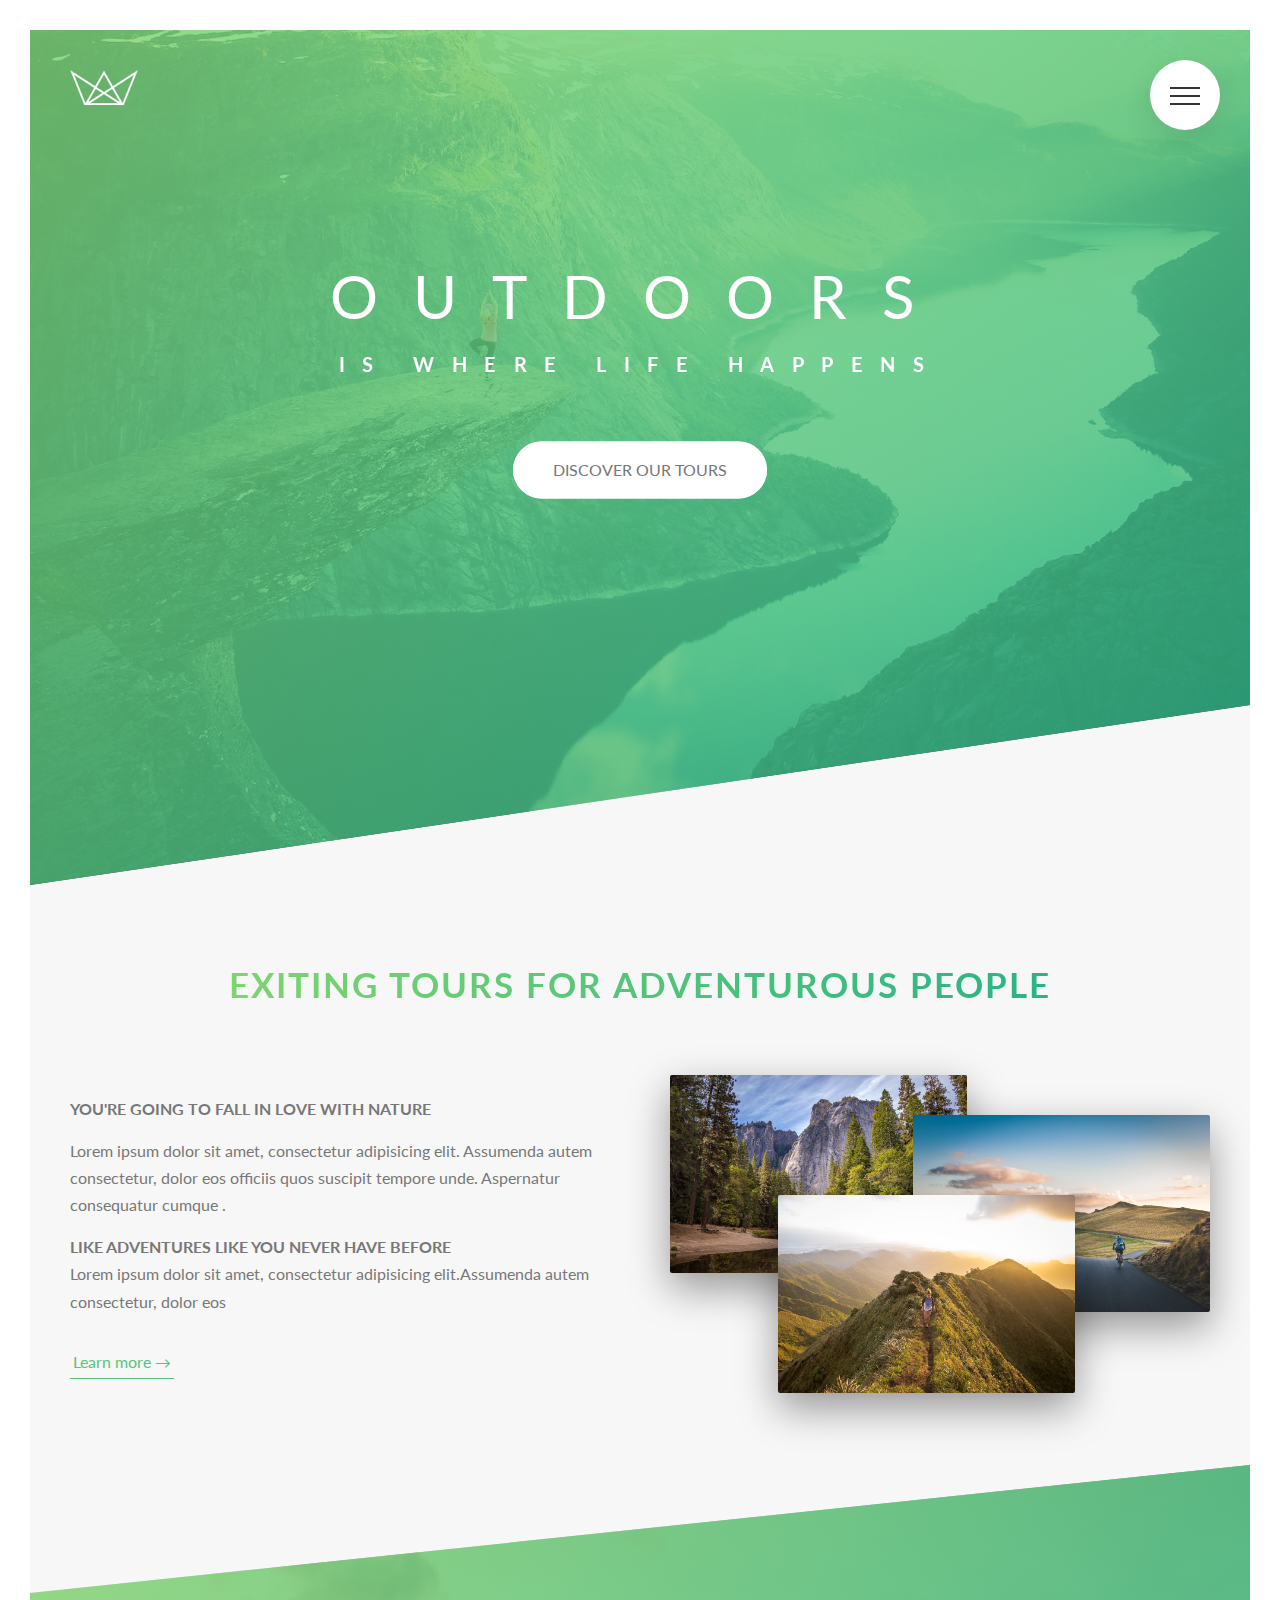
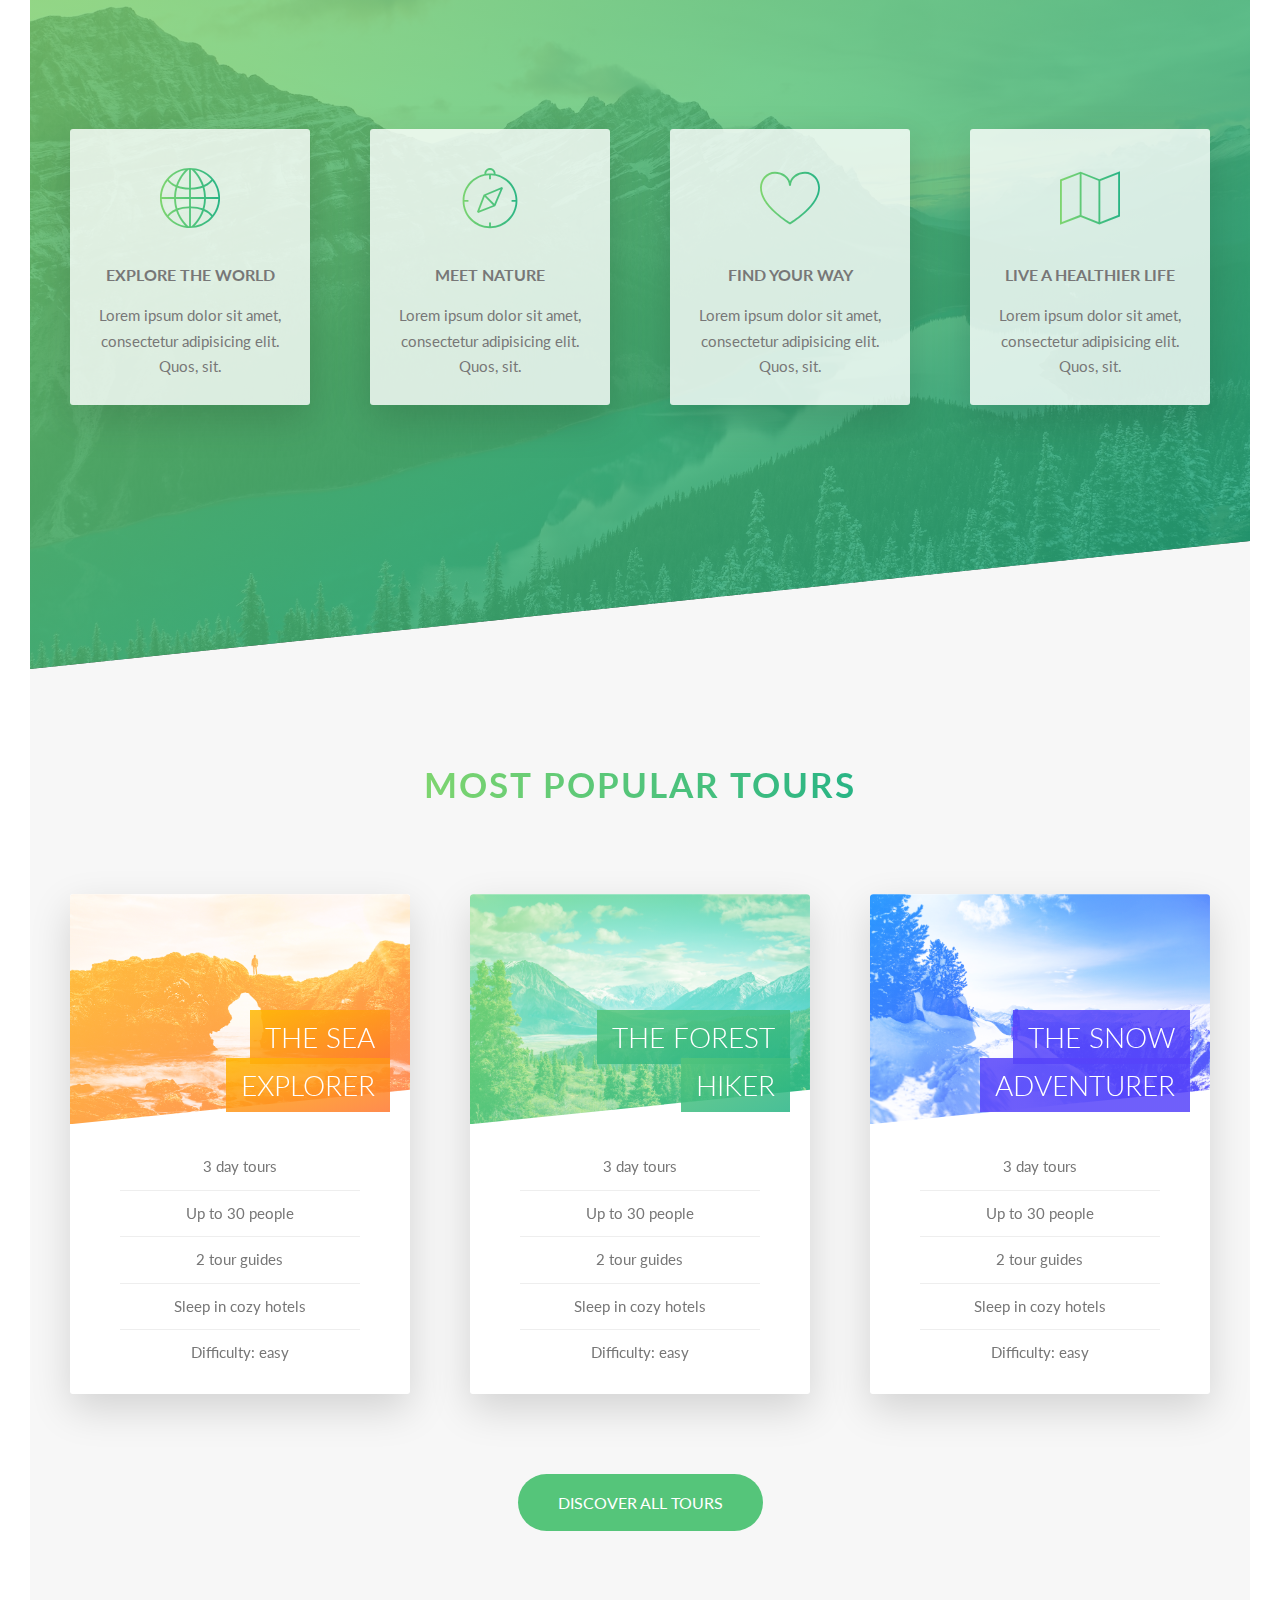
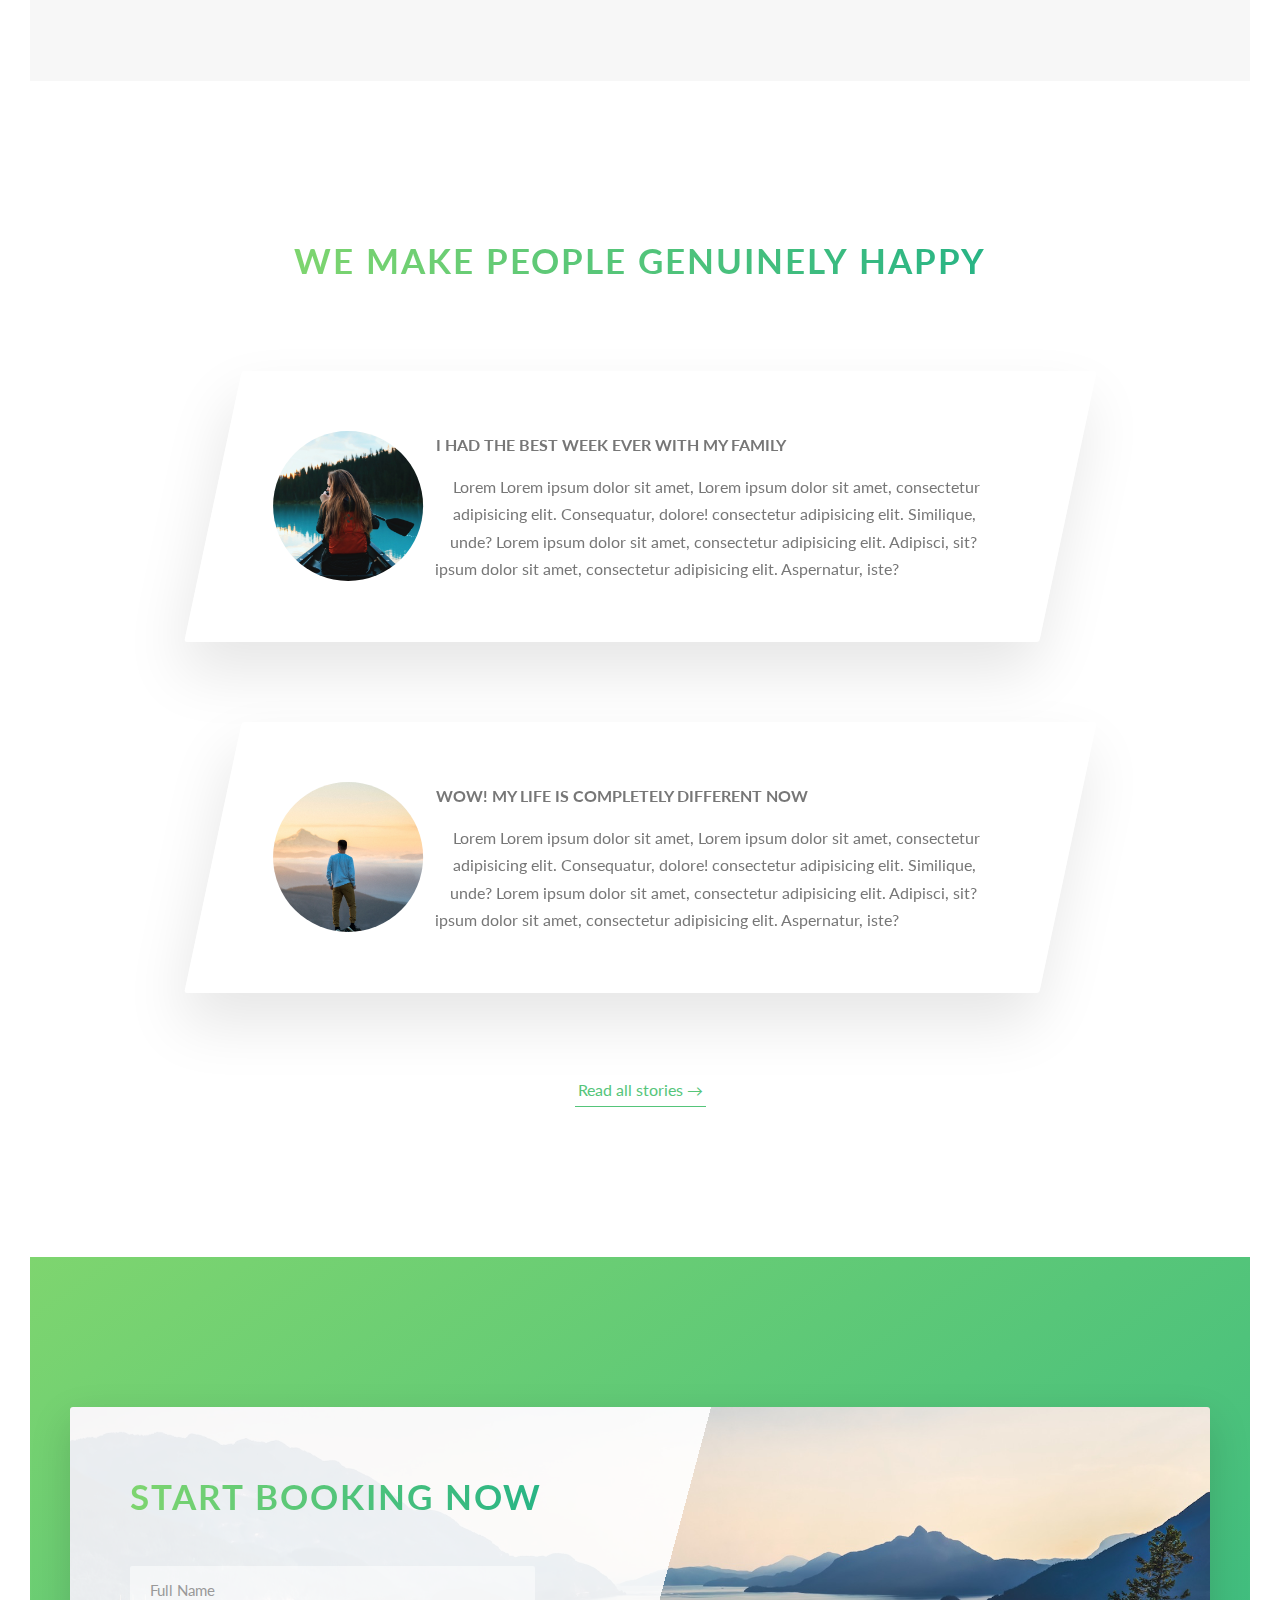
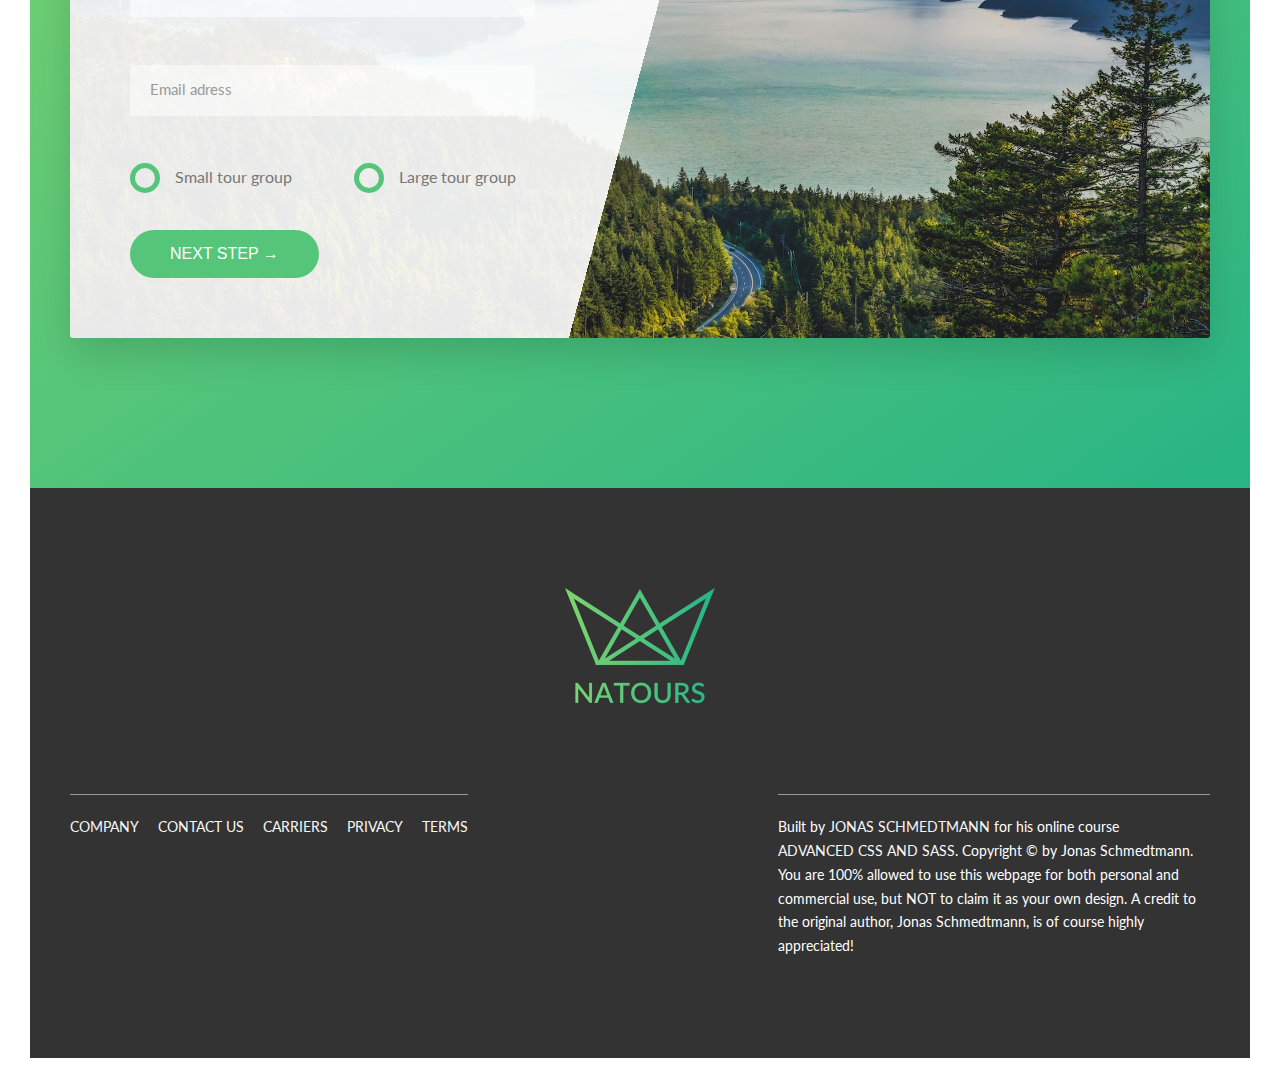
==== commit 9cd67ad8: "." ====
--- a/index.html
+++ b/index.html
@@ -12,6 +12,28 @@
 
         <title>Natours | Exciting tours for adventurous people</title>
     </head>
+
+    <div class="navigation">
+        <input type="checkbox" class="navigation__checkbox" id="navi-toggle">
+
+        <label for="navi-toggle" class="navigation__button">
+            <span class="navigation__icon">&nbsp</span>
+        </label>
+
+        <div class="navigation__background">&nbsp</div>
+
+        <nav class="navigation__nav">
+            <ul class="navigation__list">
+                <li class="navigation__item"><a href="#" class="navigation__link"><span>01</span>About Natous</a></li>
+                <li class="navigation__item"><a href="#" class="navigation__link"><span>02</span>Your benefits</a></li>
+                <li class="navigation__item"><a href="#" class="navigation__link"><span>03</span>Popular tours</a></li>
+                <li class="navigation__item"><a href="#" class="navigation__link"><span>04</span>Stories</a></li>
+                <li class="navigation__item"><a href="#" class="navigation__link"><span>05</span>Book now</a></li>
+            </ul>
+        </nav>
+    </div>
+
+
     <body>
         <header class="header">
             <div class="header__logo-box">
@@ -23,7 +45,7 @@
                <span class="header-primary-main">OUTDOORS</span>
                <span class="header-primary-sub">IS WHERE LIFE HAPPENS</span>
             </h1>
-            <a href="#" class="btn btn-white btn-animated">Discover Our Tours</a>
+            <a href="#heading-secondary" class="btn btn-white btn-animated">Discover Our Tours</a>
             </div>
 
         </header>
@@ -101,9 +123,9 @@
                     </div>
                 </section>
 
-           <section class="section-tours">
+           <section class="section-tours" id="section-tours">
                <div class="u-center-text u-margin-bottom-big">
-                   <h2 class="heading-secondary">
+                   <h2 class="heading-secondary" id="heading-secondary">
                        Most popular tours
                    </h2>
                </div>
@@ -140,7 +162,7 @@
                                            $297
                                        </p>
                                    </div>
-                                   <a href="#" class="btn btn-white btn-animated">BOOK NOW!</a>
+                                   <a href="#popup" class="btn btn-white btn-animated">BOOK NOW!</a>
                                </div>
                            </div>
                        </div>
@@ -177,7 +199,7 @@
                                            $497
                                        </p>
                                    </div>
-                                   <a href="#" class="btn btn-white btn-animated">BOOK NOW!</a>
+                                   <a href="#popup" class="btn btn-white btn-animated">BOOK NOW!</a>
                                </div>
                            </div>
                        </div>
@@ -214,7 +236,7 @@
                                            $897
                                        </p>
                                    </div>
-                                   <a href="#" class="btn btn-white btn-animated">BOOK NOW!</a>
+                                   <a href="#popup" class="btn btn-white btn-animated">BOOK NOW!</a>
                                </div>
                            </div>
                        </div>
@@ -316,7 +338,7 @@
 
                                     <div class="form__radio-group">
                                         <input type="radio" class="form__radio-input" id="large" name="size">
-                                        <label for="large" class="form__radio-label">
+                                        <label for="large" class="form__radio-label u-margin-bottom-medium">
                                             <span class="form__radio-button"></span>
                                             Large tour group
                                         </label>
@@ -325,13 +347,60 @@
                                     <div class="form__group">
                                         <button class="btn btn-green">Next step &rarr;</button>
                                     </div>
-
                             </form>
                         </div>
                     </div>
                 </div>
             </section>
         </main>
+
+        <footer class="footer">
+            <div class="footer__logo-box">
+                <img src="img/logo-green-2x.png" alt="full logo" class="footer__logo">
+            </div>
+            <div class="row">
+                <div class="col-1-of-2">
+                    <div class="footer__navigation">
+                        <ul class="footer__list">
+                            <li class="footer__item"><a href="" class="footer__link">Company</a></li>
+                            <li class="footer__item"><a href="" class="footer__link">Contact us</a></li>
+                            <li class="footer__item"><a href="" class="footer__link">Carriers</a></li>
+                            <li class="footer__item"><a href="" class="footer__link">Privacy</a></li>
+                            <li class="footer__item"><a href="" class="footer__link">Terms</a></li>
+                        </ul>
+                    </div>
+                </div>
+                <div class="col-1-of-2">
+                    <p class="footer__copyright">
+                        Built by <a href="#" class="footer__link">Jonas Schmedtmann</a> for his online course <a href="#" class="footer__link">Advanced CSS and Sass</a>.
+                        Copyright &copy; by Jonas Schmedtmann. You are 100% allowed to use this webpage for both personal
+                        and commercial use, but NOT to claim it as your own design. A credit to the original author, Jonas
+                        Schmedtmann, is of course highly appreciated!
+                    </p>
+                </div>
+            </div>
+        </footer>
+
+        <div class="popup" id="popup">
+            <div class="popup__content">
+                <div class="popup__content-left">
+                    <img src="img/nat-8.jpg" alt="Tour photo" class="popup__img">
+                    <img src="img/nat-9.jpg" alt="Tour photo" class="popup__img">
+
+                </div>
+                <div class="popup__content-right">
+                    <a href="#heading-secondary" class="popup__close">&times;</a>
+                    <h2 class="heading-secondary u-margin-bottom-small" >
+                        START BOOKING NOW
+                    </h2>
+                    <h3 class="heading-tertiary u-margin-bottom-small">You're going to fall in love with nature</h3>
+                    <p class="popup__text">Lorem ipsum dolor sit amet, consectetur adipiscing elit, sed do eiusmod tempor incididunt ut labore et dolore magna aliqua. Sed sed risus pretium quam. Aliquam sem et tortor consequat id. Volutpat odio facilisis mauris sit amet massa vitae. Mi bibendum neque egestas congue. Placerat orci nulla pellentesque dignissim enim sit. Vitae semper quis lectus nulla at volutpat diam ut venenatis. Malesuada pellentesque elit eget gravida cum sociis natoque penatibus et. Proin fermentum leo vel orci porta non pulvinar neque laoreet. Gravida neque convallis a cras semper. Molestie at elementum eu facilisis sed odio morbi quis. Faucibus vitae aliquet nec ullamcorper sit amet risus nullam eget. Nam libero justo laoreet sit. Amet massa vitae tortor condimentum lacinia quis vel eros donec. Sit amet facilisis magna etiam. Imperdiet sed euismod nisi porta.</p>
+                    <a href="#heading-secondary" class="btn btn-green btn-animated ">BOOK NOW</a>
+
+                </div>
+
+            </div>
+        </div>
 
 <!--
     <section class="grid-test">
--- a/css/main.css
+++ b/css/main.css
@@ -11,6 +11,10 @@
 
 html {
   font-size: 62.5%;
+}
+
+nav {
+  display: block;
 }
 
 @keyframes moveInRight {
@@ -114,27 +118,27 @@
 }
 
 .u-center-text {
-  text-align: center;
+  text-align: center !important;
 }
 
 .u-margin-bottom-small {
-  margin-bottom: 1.5rem;
+  margin-bottom: 1.5rem !important;
 }
 
 .u-margin-bottom-medium {
-  margin-bottom: 4rem;
+  margin-bottom: 4rem !important;
 }
 
 .u-margin-bottom-big {
-  margin-bottom: 8rem;
+  margin-bottom: 8rem !important;
 }
 
 .margin-top-big {
-  margin-top: 8rem;
+  margin-top: 8rem !important;
 }
 
 .margin-top-huge {
-  margin-top: 10rem;
+  margin-top: 10rem !important;
 }
 
 .btn, .btn:link, .btn:visited {
@@ -157,7 +161,8 @@
   transform: scaleX(1.4) scaleY(1.6);
   opacity: 0;
 }
-.btn:active {
+.btn:active, .btn:focus {
+  outline: none;
   transform: translateY(-1px);
   box-shadow: 0 0.5rem 1rem rgba(0, 0, 0, 0.2);
 }
@@ -538,6 +543,88 @@
   opacity: 1;
 }
 
+.popup {
+  height: 100vh;
+  width: 100%;
+  position: fixed;
+  top: 0;
+  left: 0;
+  background-color: rgba(0, 0, 0, 0.8);
+  z-index: 9999;
+  opacity: 0;
+  visibility: hidden;
+  -webkit-transition: all 0.3s;
+  transition: all 0.3s;
+}
+.popup__content {
+  position: absolute;
+  top: 50%;
+  left: 50%;
+  transform: translate(-50%, -50%);
+  top: 50%;
+  left: 50%;
+  width: 75%;
+  box-shadow: 0 3rem 6rem rgba(0, 0, 0, 0.2);
+  background-color: #fff;
+  border-radius: 3px;
+  font-size: 1.6rem;
+  display: table;
+  overflow: hidden;
+  opacity: 0;
+  transform: translate(-50%, -50%) scale(0.25);
+  transition: all 0.4s 0.2s;
+}
+.popup__content-left {
+  width: 33.333333%;
+  display: table-cell;
+}
+.popup__content-right {
+  width: 66.6666667%;
+  display: table-cell;
+  vertical-align: middle;
+  padding: 3rem 5rem;
+}
+.popup__img {
+  display: block;
+  width: 100%;
+}
+.popup__text {
+  font-size: 1.4rem;
+  margin-bottom: 4rem;
+  column-count: 2;
+  column-gap: 4rem;
+  column-rule: 1px solid;
+  hyphens: auto;
+  -ms-hyphens: auto;
+  -moz-column-count: 2;
+  -moz-column-gap: 4rem;
+  -moz-column-rule: 1px solid #fff;
+  -webkit-column-count: 2;
+  -webkit-column-rule: 1px solid #fff;
+  -webkit-column-gap: 4rem;
+}
+.popup:target {
+  opacity: 1;
+  visibility: visible;
+}
+.popup:target .popup__content {
+  opacity: 1;
+  transform: translate(-50%, -50%) scale(1);
+}
+.popup__close:link, .popup__close:visited {
+  color: #777;
+  position: absolute;
+  top: 2.5rem;
+  right: 2.5rem;
+  font-size: 3rem;
+  text-decoration: none;
+  display: inline-block;
+  line-height: 1;
+}
+.popup__close:hover {
+  color: #55c57a;
+}
+
 .header {
   height: 95vh;
   background-image: linear-gradient(to right bottom, rgba(126, 213, 111, 0.8), rgba(40, 180, 133, 0.8)), url(../img/hero.jpg);
@@ -599,6 +686,174 @@
   width: calc(3* ((100% - 3* 6rem)) / 4 + 2 * 6rem);
 }
 
+.footer {
+  background-color: #333;
+  padding: 10rem 0;
+  font-size: 1.4rem;
+}
+.footer__logo-box {
+  text-align: center;
+  margin-bottom: 8rem;
+}
+.footer__logo {
+  width: 15rem;
+  height: auto;
+}
+.footer__navigation {
+  border-top: 1px solid #999;
+  padding-top: 2rem;
+  display: inline-block;
+}
+.footer__list {
+  list-style: none;
+}
+.footer__item {
+  display: inline-block;
+}
+.footer__item:not(:last-child) {
+  margin-right: 1.5rem;
+}
+.footer__link:link, .footer__link:visited {
+  color: #f7f7f7;
+  background-color: #333;
+  text-decoration: none;
+  text-transform: uppercase;
+  display: inline-block;
+  transition: all 0.2s;
+}
+.footer__link:hover, .footer__link:active {
+  color: #55c57a;
+  box-shadow: 0 1rem 2rem rgba(0, 0, 0, 0.4);
+  transform: scale(1.3);
+}
+.footer__copyright {
+  border-top: 1px solid #999;
+  padding-top: 2rem;
+  width: 80%;
+  float: right;
+  display: inline-block;
+  color: white;
+}
+
+.navigation__checkbox {
+  display: none;
+}
+.navigation__button {
+  background-color: #fff;
+  height: 7rem;
+  width: 7rem;
+  position: fixed;
+  top: 6rem;
+  right: 6rem;
+  border-radius: 50%;
+  z-index: 2000;
+  box-shadow: 0 1rem 3rem rgba(0, 0, 0, 0.1);
+  text-align: center;
+  cursor: pointer;
+}
+.navigation__background {
+  height: 6rem;
+  width: 6rem;
+  border-radius: 50%;
+  position: fixed;
+  top: 6.5rem;
+  right: 6.5rem;
+  background-image: radial-gradient(#7ed56f, #28b485);
+  z-index: 1000;
+  transition: transform 0.8s;
+}
+.navigation__nav {
+  height: 100vh;
+  position: fixed;
+  top: 0;
+  left: 0;
+  right: 0;
+  z-index: 1500;
+  opacity: 0;
+  width: 0;
+  transition: all 0.8s cubic-bezier(0.86, 0, 0.07, 1);
+}
+.navigation__list {
+  position: absolute;
+  top: 50%;
+  left: 50%;
+  transform: translate(-50%, -50%);
+  list-style: none;
+  text-align: center;
+  width: 100%;
+}
+.navigation__item {
+  margin: 1rem;
+}
+.navigation__link:link, .navigation__link:visited {
+  display: inline-block;
+  font-size: 3rem;
+  font-weight: 300;
+  padding: 1rem 2rem;
+  color: #fff;
+  text-decoration: none;
+  text-transform: uppercase;
+  background-image: linear-gradient(120deg, transparent 0%, transparent 50%, #fff 50%);
+  background-size: 220%;
+  transition: all 0.4s;
+}
+.navigation__link:link span, .navigation__link:visited span {
+  margin-right: 1.5rem;
+  display: inline-block;
+}
+.navigation__link:hover, .navigation__link:active {
+  background-position: 100%;
+  color: #55c57a;
+  transform: translateX(1rem);
+}
+.navigation__checkbox:checked ~ .navigation__background {
+  transform: scale(80);
+}
+.navigation__checkbox:checked ~ .navigation__nav {
+  opacity: 1;
+  width: 110%;
+}
+.navigation__icon {
+  position: relative;
+  margin-top: 3.5rem;
+  margin-left: 2rem;
+}
+.navigation__icon, .navigation__icon::before, .navigation__icon::after {
+  width: 3rem;
+  height: 2px;
+  background-color: #333;
+  display: inline-block;
+}
+.navigation__icon, .navigation__icon::before, .navigation__icon::after {
+  content: "";
+  position: absolute;
+  left: 0;
+  transition: all 0.2s;
+}
+.navigation__icon::before {
+  top: -0.8rem;
+}
+.navigation__icon::after {
+  top: 0.8rem;
+}
+.navigation__button:hover .navigation__icon::before {
+  top: -1rem;
+}
+.navigation__button:hover .navigation__icon::after {
+  top: 1rem;
+}
+.navigation__checkbox:checked + .navigation__button .navigation__icon {
+  background-color: transparent;
+}
+.navigation__checkbox:checked + .navigation__button .navigation__icon::before {
+  transform: rotate(135deg);
+  top: 0;
+}
+.navigation__checkbox:checked + .navigation__button .navigation__icon::after {
+  top: 0;
+  transform: rotate(-135deg);
+}
+
 .section-about {
   background-color: #f7f7f7;
   padding: 25rem 0;
@@ -637,7 +892,6 @@
   background-size: 100%;
   border-radius: 3px;
   box-shadow: 0 1.5rem 4rem rgba(0, 0, 0, 0.15);
-  height: 50rem;
 }
 .book__form {
   width: 50%;
